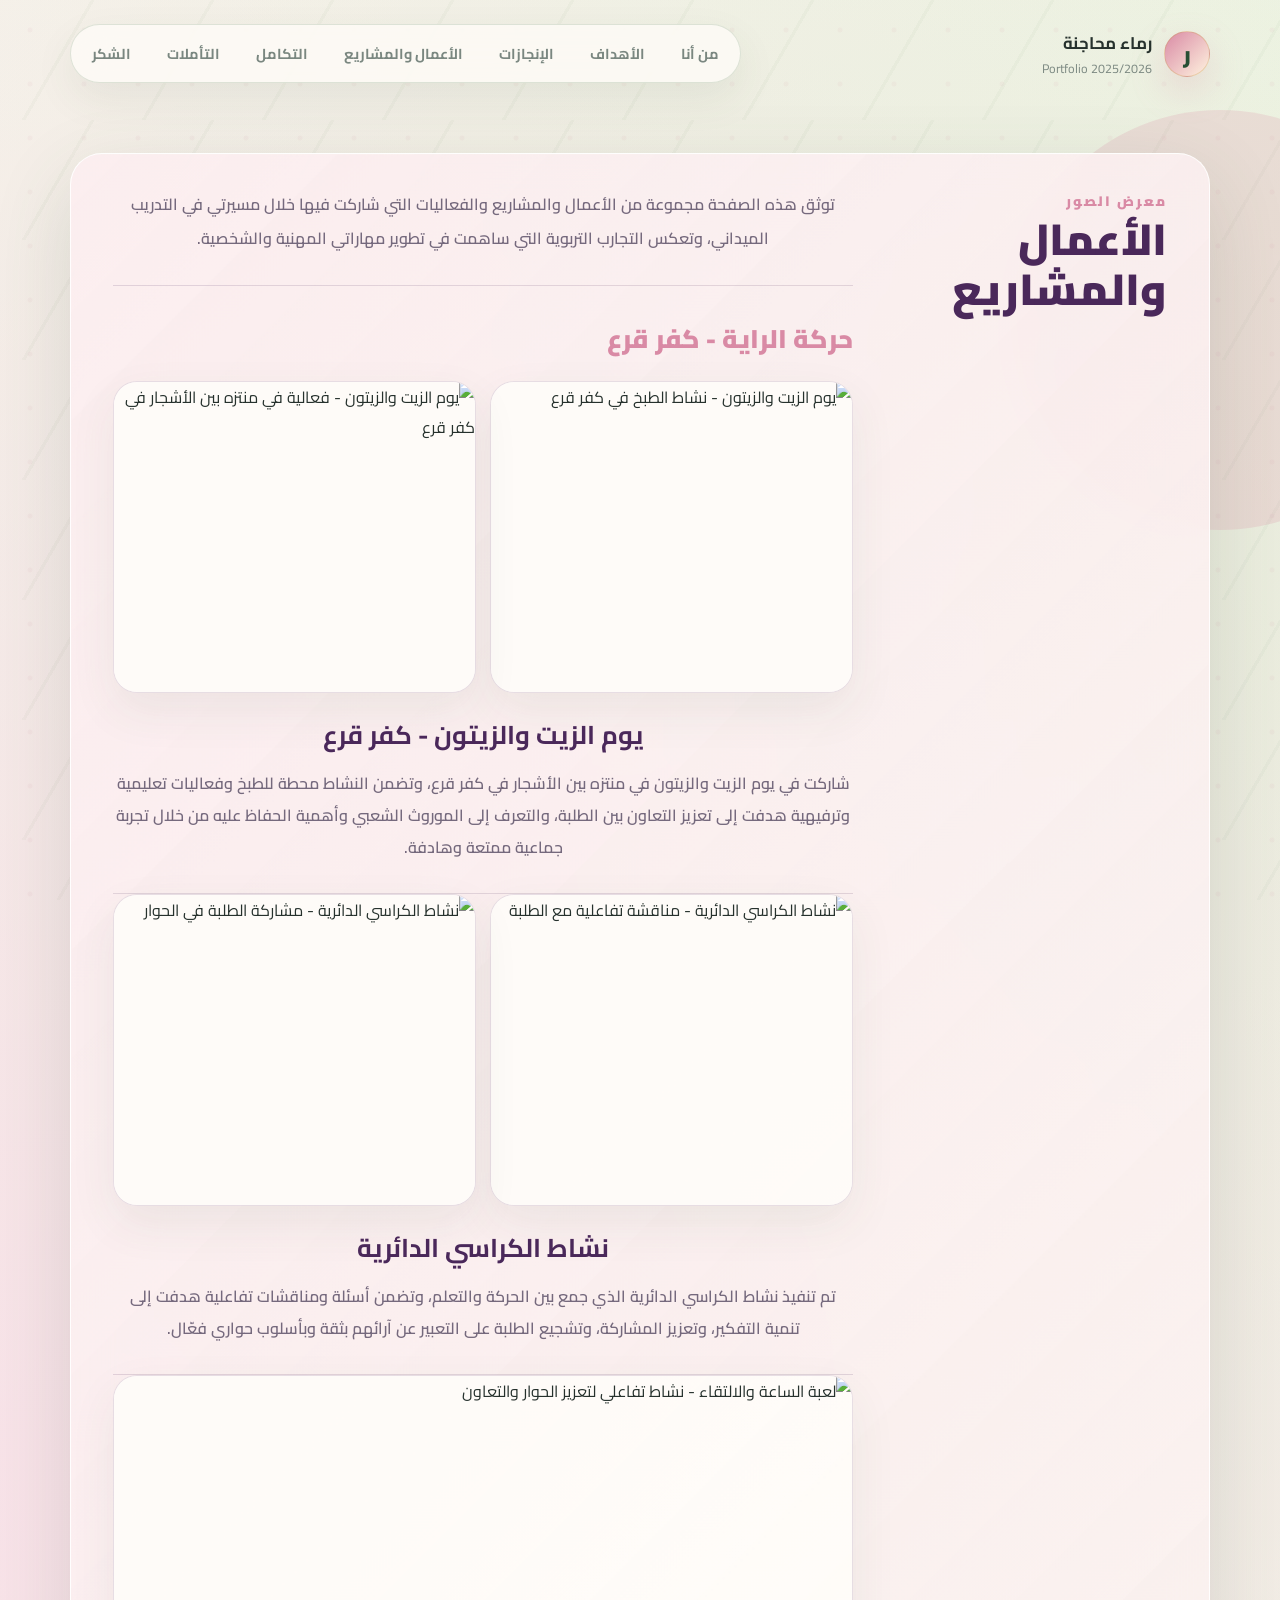
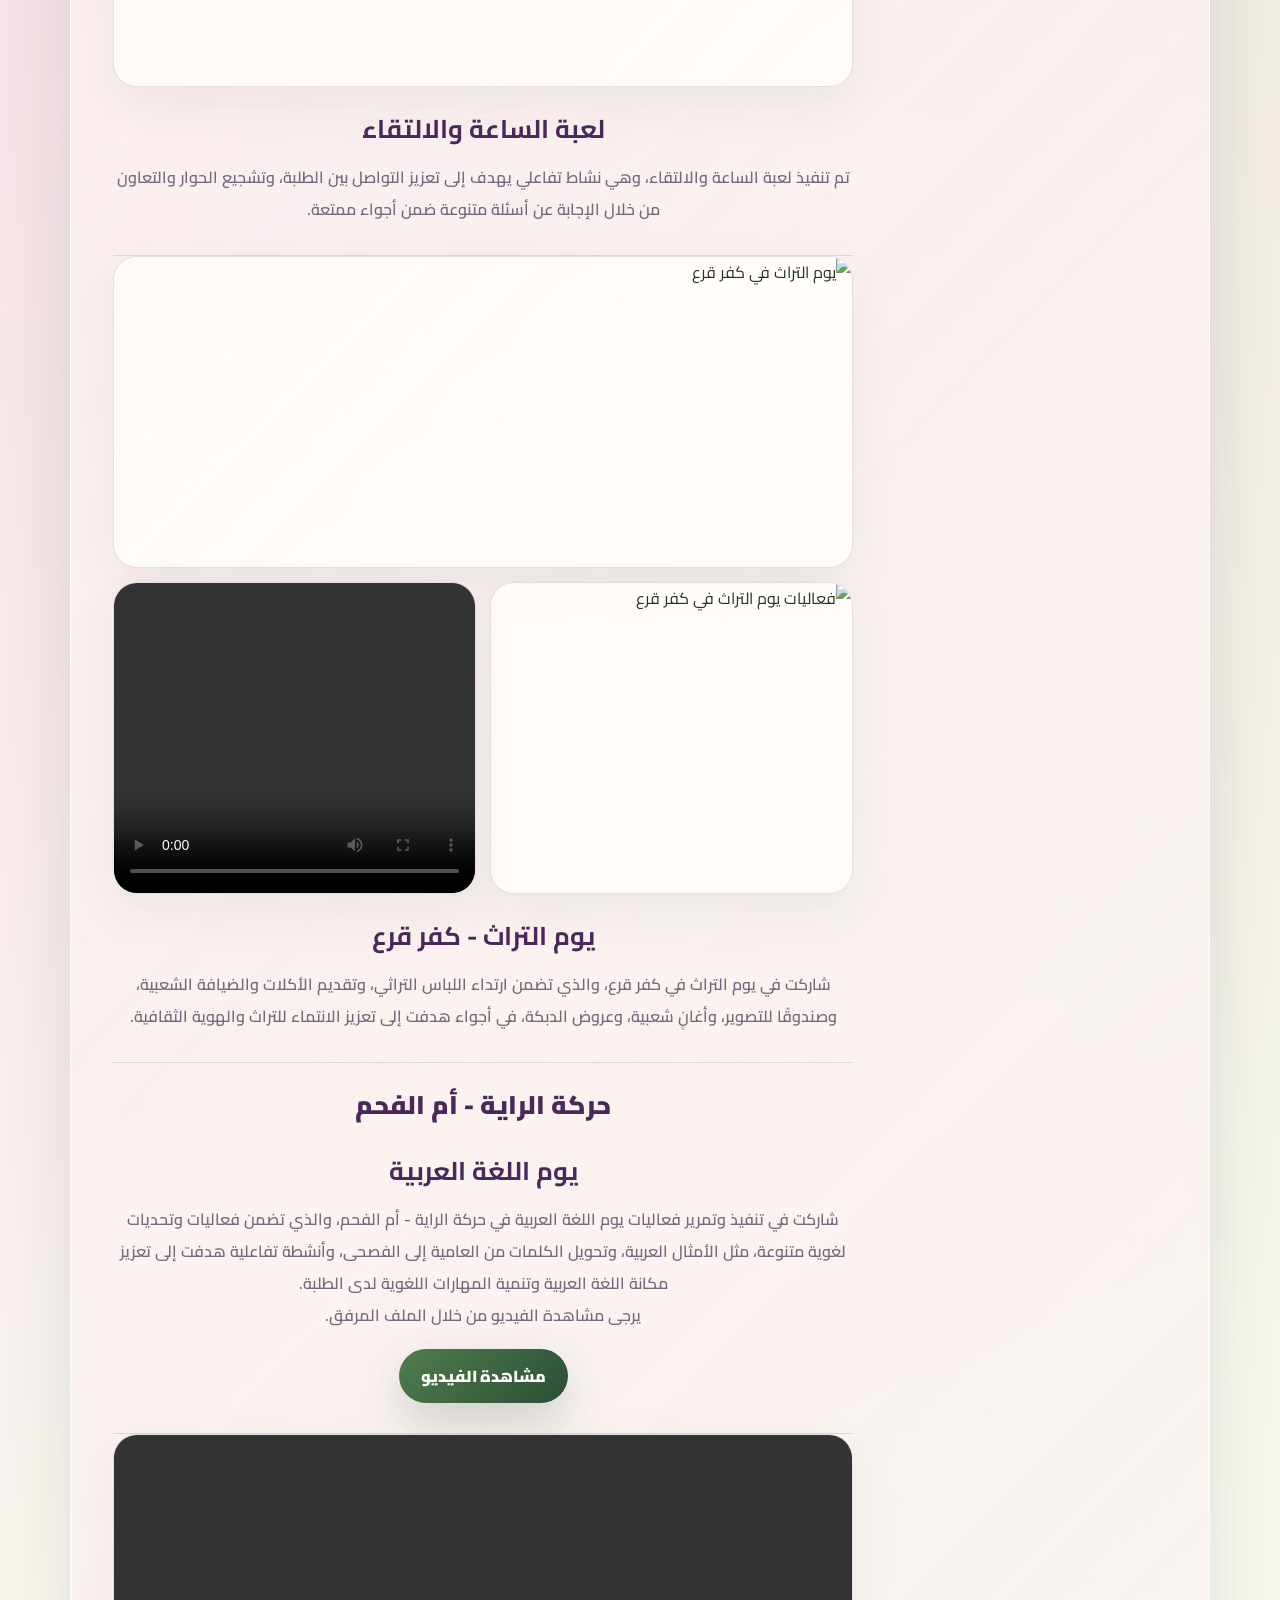
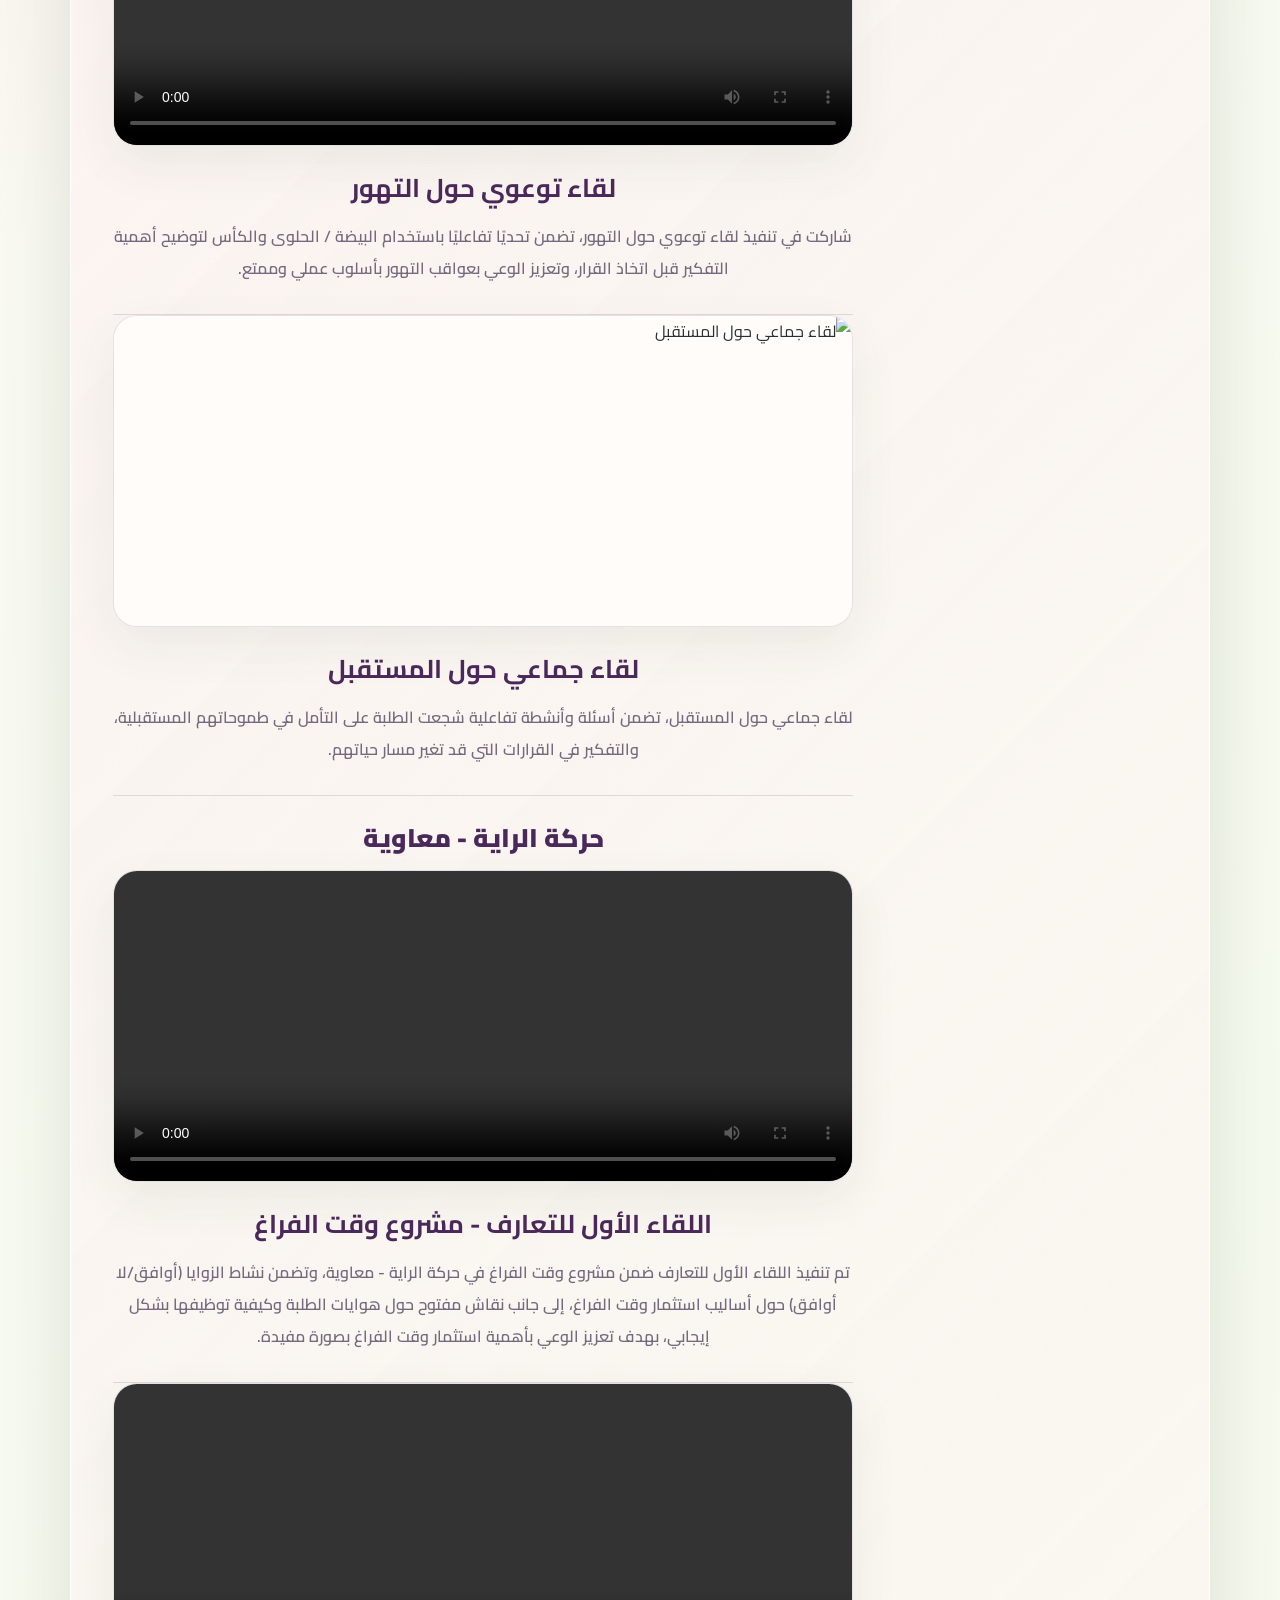
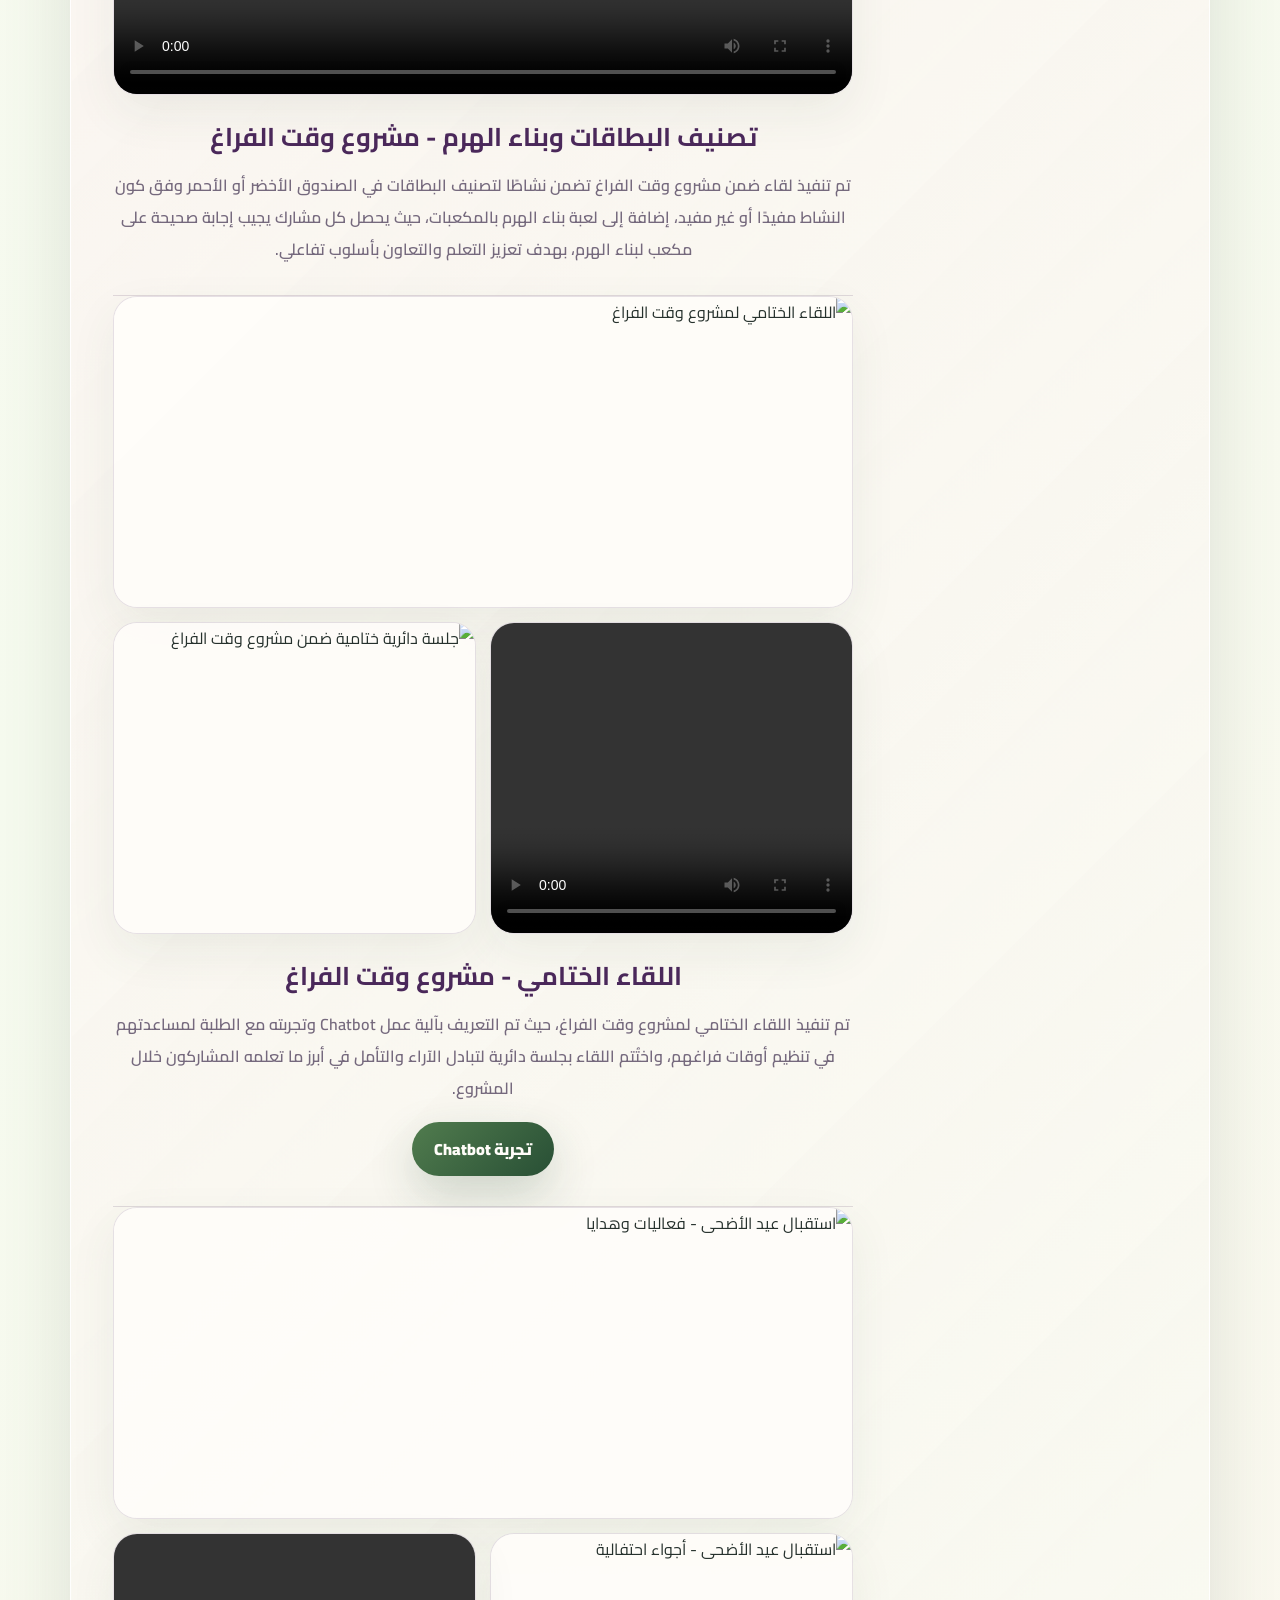
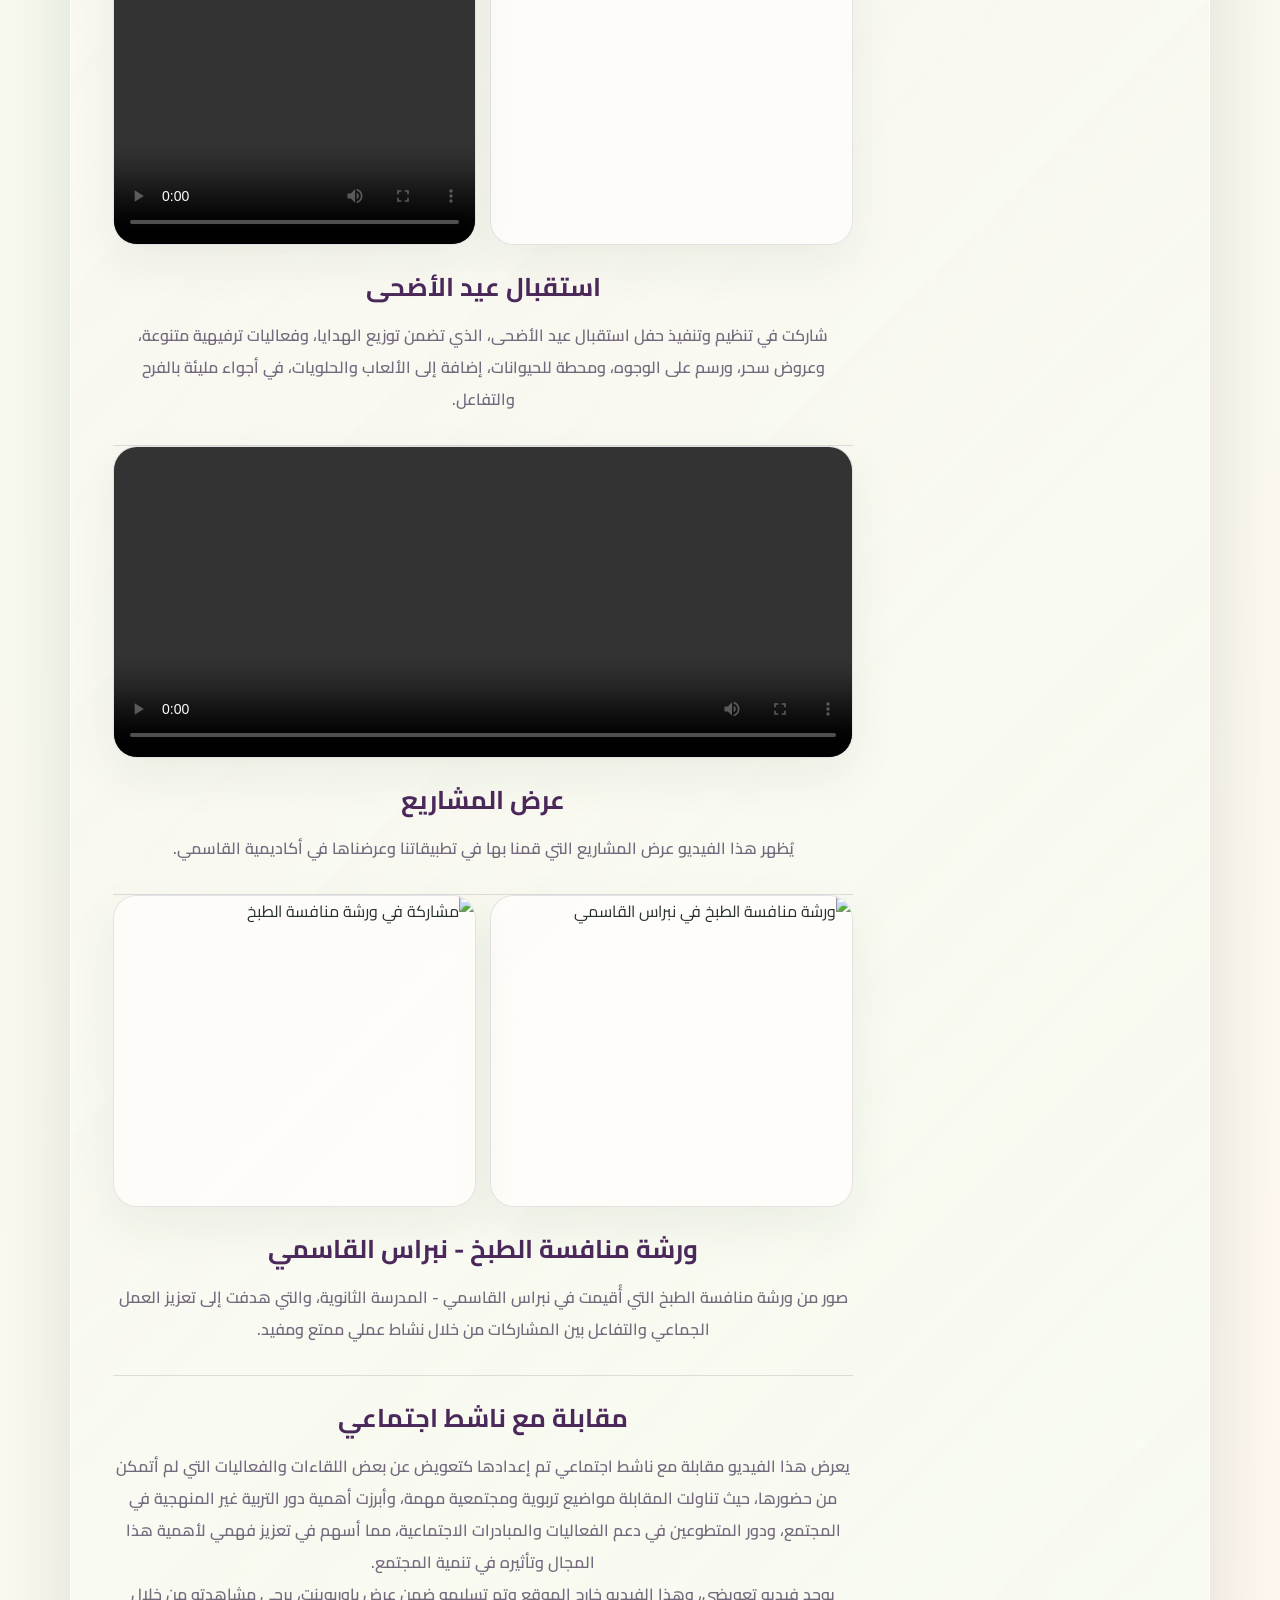
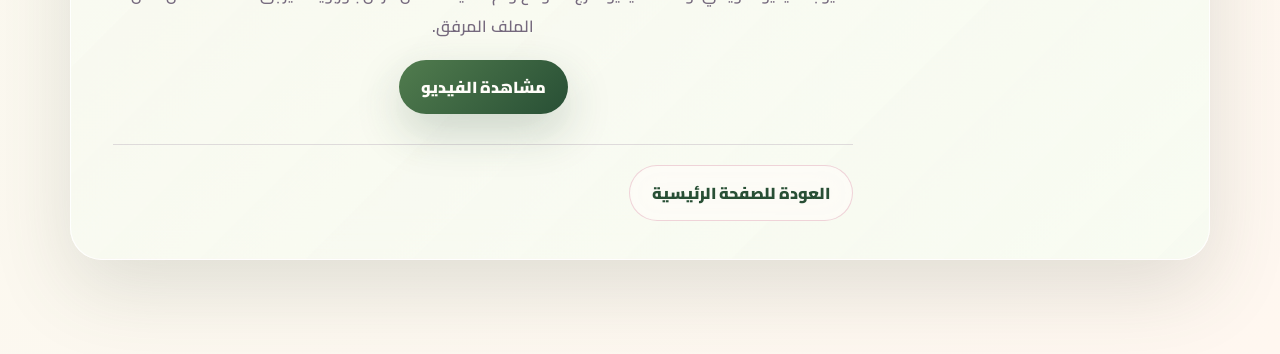
==== projects.html @ c652d02d "Add files via upload" ====
﻿<!DOCTYPE html>
<html lang="ar" dir="rtl">
<head>
  <meta charset="UTF-8">
  <meta name="viewport" content="width=device-width, initial-scale=1.0">
  <title>الأعمال والمشاريع | رماء محاجنة</title>
  <link rel="preconnect" href="https://fonts.googleapis.com">
  <link rel="preconnect" href="https://fonts.gstatic.com" crossorigin>
  <link href="https://fonts.googleapis.com/css2?family=Cairo:wght@400;600;700;800;900&display=swap" rel="stylesheet">
  <link rel="stylesheet" href="styles.css">
</head>
<body>
  <main class="portfolio-shell">
    <section class="goals-standalone" aria-label="صفحة الأعمال والمشاريع">
      <nav class="topbar" aria-label="التنقل الرئيسي">
        <a class="brand" href="index.html">
          <span class="brand__mark">ر</span>
          <span>
            <strong>رماء محاجنة</strong>
            <small>Portfolio 2025/2026</small>
          </span>
        </a>

        <div class="topbar__links">
          <a href="index.html#about">من أنا</a>
          <a href="goals.html">الأهداف</a>
          <a href="achievements.html">الإنجازات</a>
          <a href="projects.html">الأعمال والمشاريع</a>
          <a href="integration.html">التكامل</a>
          <a href="reflections.html">التأملات</a>
          <a href="thanks.html">الشكر</a>
        </div>
      </nav>

      <div class="goals-page projects-page">
        <div class="section-heading">
          <p>معرض الصور</p>
          <h1>الأعمال والمشاريع</h1>
        </div>

        <article class="projects-intro">
          <p>
            توثق هذه الصفحة مجموعة من الأعمال والمشاريع والفعاليات التي شاركت فيها خلال مسيرتي
            في التدريب الميداني، وتعكس التجارب التربوية التي ساهمت في تطوير مهاراتي المهنية والشخصية.
          </p>
        </article>

        <section class="project-gallery" aria-label="صور الأعمال والمشاريع">
          <article class="project-photo project-photo--featured">
            <h3 class="project-location">حركة الراية - كفر قرع</h3>
            <div class="project-photo__stack">
              <div class="project-photo__image">
                <img src="media-part-3/1.jpeg" alt="يوم الزيت والزيتون - نشاط الطبخ في كفر قرع">
              </div>
              <div class="project-photo__image">
                <img src="media-part-3/oil-olive-2.jpg" alt="يوم الزيت والزيتون - فعالية في منتزه بين الأشجار في كفر قرع">
              </div>
            </div>
            <h2>يوم الزيت والزيتون - كفر قرع</h2>
            <p>
              شاركت في يوم الزيت والزيتون في منتزه بين الأشجار في كفر قرع، وتضمن النشاط محطة للطبخ
              وفعاليات تعليمية وترفيهية هدفت إلى تعزيز التعاون بين الطلبة، والتعرف إلى الموروث الشعبي
              وأهمية الحفاظ عليه من خلال تجربة جماعية ممتعة وهادفة.
            </p>
          </article>

          <article class="project-photo project-photo--featured">
            <div class="project-photo__stack">
              <div class="project-photo__image">
                <img src="assets/45.jpeg" alt="نشاط الكراسي الدائرية - مناقشة تفاعلية مع الطلبة">
              </div>
              <div class="project-photo__image">
                <img src="media-part-3/2.jpeg" alt="نشاط الكراسي الدائرية - مشاركة الطلبة في الحوار">
              </div>
            </div>
            <h2>نشاط الكراسي الدائرية</h2>
            <p>
              تم تنفيذ نشاط الكراسي الدائرية الذي جمع بين الحركة والتعلم، وتضمن أسئلة ومناقشات
              تفاعلية هدفت إلى تنمية التفكير، وتعزيز المشاركة، وتشجيع الطلبة على التعبير عن آرائهم
              بثقة وبأسلوب حواري فعّال.
            </p>
          </article>

          <article class="project-photo project-photo--featured">
            <div class="project-photo__image">
              <img src="media-part-3/4.jpeg" alt="لعبة الساعة والالتقاء - نشاط تفاعلي لتعزيز الحوار والتعاون">
            </div>
            <h2>لعبة الساعة والالتقاء</h2>
            <p>
              تم تنفيذ لعبة الساعة والالتقاء، وهي نشاط تفاعلي يهدف إلى تعزيز التواصل بين الطلبة،
              وتشجيع الحوار والتعاون من خلال الإجابة عن أسئلة متنوعة ضمن أجواء ممتعة.
            </p>
          </article>

          <article class="project-photo project-photo--featured">
            <div class="project-photo__stack project-photo__stack--three">
              <div class="project-photo__image">
                <img src="media-part-3/6.jpeg" alt="يوم التراث في كفر قرع">
              </div>
              <div class="project-photo__image">
                <img src="media-part-3/7.jpeg" alt="فعاليات يوم التراث في كفر قرع">
              </div>
              <div class="project-photo__image">
                <video src="media-part-3/8.mp4" controls preload="metadata" aria-label="فيديو يوم التراث في كفر قرع"></video>
              </div>
            </div>
            <h2>يوم التراث - كفر قرع</h2>
            <p>شاركت في يوم التراث في كفر قرع، والذي تضمن ارتداء اللباس التراثي، وتقديم الأكلات والضيافة الشعبية، وصندوقًا للتصوير، وأغانٍ شعبية، وعروض الدبكة، في أجواء هدفت إلى تعزيز الانتماء للتراث والهوية الثقافية.</p>
          </article>

          <article class="project-photo project-photo--featured">
            <h2 class="project-location">حركة الراية - أم الفحم</h2>
            <h2>يوم اللغة العربية</h2>
            <p>شاركت في تنفيذ وتمرير فعاليات يوم اللغة العربية في حركة الراية - أم الفحم، والذي تضمن فعاليات وتحديات لغوية متنوعة، مثل الأمثال العربية، وتحويل الكلمات من العامية إلى الفصحى، وأنشطة تفاعلية هدفت إلى تعزيز مكانة اللغة العربية وتنمية المهارات اللغوية لدى الطلبة.</p>
            <p>يرجى مشاهدة الفيديو من خلال الملف المرفق.</p>
            <a class="button button--primary project-link" href="persentations/Presentation1%20remaa%201.pptx" target="_blank" rel="noopener">مشاهدة الفيديو</a>
          </article>

          <article class="project-photo project-photo--featured">
            <div class="project-photo__image">
              <video src="media-part-3/13.mp4" controls preload="metadata" aria-label="فيديو اللقاء التوعوي حول التهور"></video>
            </div>
            <h2>لقاء توعوي حول التهور</h2>
            <p>شاركت في تنفيذ لقاء توعوي حول التهور، تضمن تحديًا تفاعليًا باستخدام البيضة / الحلوى والكأس لتوضيح أهمية التفكير قبل اتخاذ القرار، وتعزيز الوعي بعواقب التهور بأسلوب عملي وممتع.</p>
          </article>

          <article class="project-photo project-photo--featured">
            <div class="project-photo__image">
              <img src="media-part-3/14.jpeg" alt="لقاء جماعي حول المستقبل">
            </div>
            <h2>لقاء جماعي حول المستقبل</h2>
            <p>لقاء جماعي حول المستقبل، تضمن أسئلة وأنشطة تفاعلية شجعت الطلبة على التأمل في طموحاتهم المستقبلية، والتفكير في القرارات التي قد تغير مسار حياتهم.</p>
          </article>

          <article class="project-photo project-photo--featured">
            <h2 class="project-location">حركة الراية - معاوية</h2>
            <div class="project-photo__image">
              <video src="media-part-2/22.mp4" controls preload="metadata" aria-label="فيديو اللقاء الأول للتعارف ضمن مشروع وقت الفراغ"></video>
            </div>
            <h2>اللقاء الأول للتعارف - مشروع وقت الفراغ</h2>
            <p>تم تنفيذ اللقاء الأول للتعارف ضمن مشروع وقت الفراغ في حركة الراية - معاوية، وتضمن نشاط الزوايا (أوافق/لا أوافق) حول أساليب استثمار وقت الفراغ، إلى جانب نقاش مفتوح حول هوايات الطلبة وكيفية توظيفها بشكل إيجابي، بهدف تعزيز الوعي بأهمية استثمار وقت الفراغ بصورة مفيدة.</p>
          </article>

          <article class="project-photo project-photo--featured">
            <div class="project-photo__image">
              <video src="media-part-2/26.mp4" controls preload="metadata" aria-label="فيديو نشاط تصنيف البطاقات وبناء الهرم ضمن مشروع وقت الفراغ"></video>
            </div>
            <h2>تصنيف البطاقات وبناء الهرم - مشروع وقت الفراغ</h2>
            <p>تم تنفيذ لقاء ضمن مشروع وقت الفراغ تضمن نشاطًا لتصنيف البطاقات في الصندوق الأخضر أو الأحمر وفق كون النشاط مفيدًا أو غير مفيد، إضافة إلى لعبة بناء الهرم بالمكعبات، حيث يحصل كل مشارك يجيب إجابة صحيحة على مكعب لبناء الهرم، بهدف تعزيز التعلم والتعاون بأسلوب تفاعلي.</p>
          </article>

          <article class="project-photo project-photo--featured">
            <div class="project-photo__stack project-photo__stack--three">
              <div class="project-photo__image">
                <img src="media-part-2/27.jpeg" alt="اللقاء الختامي لمشروع وقت الفراغ">
              </div>
              <div class="project-photo__image">
                <video src="media-part-2/28.mp4" controls preload="metadata" aria-label="فيديو تجربة Chatbot ضمن مشروع وقت الفراغ"></video>
              </div>
              <div class="project-photo__image">
                <img src="media-part-2/29.jpeg" alt="جلسة دائرية ختامية ضمن مشروع وقت الفراغ">
              </div>
            </div>
            <h2>اللقاء الختامي - مشروع وقت الفراغ</h2>
            <p>تم تنفيذ اللقاء الختامي لمشروع وقت الفراغ، حيث تم التعريف بآلية عمل Chatbot وتجربته مع الطلبة لمساعدتهم في تنظيم أوقات فراغهم، واختُتم اللقاء بجلسة دائرية لتبادل الآراء والتأمل في أبرز ما تعلمه المشاركون خلال المشروع.</p>
            <a class="button button--primary project-link" href="https://app.edcafe.ai/chatbots/69c1c4e5f2438d802c357ca6" target="_blank" rel="noopener">تجربة Chatbot</a>
          </article>

          <article class="project-photo project-photo--featured">
            <div class="project-photo__stack project-photo__stack--three">
              <div class="project-photo__image">
                <img src="media-part-2/23.jpeg" alt="استقبال عيد الأضحى - فعاليات وهدايا">
              </div>
              <div class="project-photo__image">
                <img src="media-part-2/24.jpeg" alt="استقبال عيد الأضحى - أجواء احتفالية">
              </div>
              <div class="project-photo__image">
                <video src="media-part-2/25.mp4" controls preload="metadata" aria-label="فيديو استقبال عيد الأضحى"></video>
              </div>
            </div>
            <h2>استقبال عيد الأضحى</h2>
            <p>شاركت في تنظيم وتنفيذ حفل استقبال عيد الأضحى، الذي تضمن توزيع الهدايا، وفعاليات ترفيهية متنوعة، وعروض سحر، ورسم على الوجوه، ومحطة للحيوانات، إضافة إلى الألعاب والحلويات، في أجواء مليئة بالفرح والتفاعل.</p>
          </article>

          <article class="project-photo project-photo--featured">
            <div class="project-photo__image">
              <video src="media-part-3/30.mp4" controls preload="metadata" aria-label="فيديو عرض المشاريع في أكاديمية القاسمي"></video>
            </div>
            <h2>عرض المشاريع</h2>
            <p>يُظهر هذا الفيديو عرض المشاريع التي قمنا بها في تطبيقاتنا وعرضناها في أكاديمية القاسمي.</p>
          </article>

          <article class="project-photo project-photo--featured">
            <div class="project-photo__stack">
              <div class="project-photo__image">
                <img src="media-part-3/31.jpeg" alt="ورشة منافسة الطبخ في نبراس القاسمي">
              </div>
              <div class="project-photo__image">
                <img src="media-part-3/32.jpeg" alt="مشاركة في ورشة منافسة الطبخ">
              </div>
            </div>
            <h2>ورشة منافسة الطبخ - نبراس القاسمي</h2>
            <p>صور من ورشة منافسة الطبخ التي أُقيمت في نبراس القاسمي - المدرسة الثانوية، والتي هدفت إلى تعزيز العمل الجماعي والتفاعل بين المشاركات من خلال نشاط عملي ممتع ومفيد.</p>
          </article>

          <article class="project-photo project-photo--featured">
            <h2>مقابلة مع ناشط اجتماعي</h2>
            <p>يعرض هذا الفيديو مقابلة مع ناشط اجتماعي تم إعدادها كتعويض عن بعض اللقاءات والفعاليات التي لم أتمكن من حضورها، حيث تناولت المقابلة مواضيع تربوية ومجتمعية مهمة، وأبرزت أهمية دور التربية غير المنهجية في المجتمع، ودور المتطوعين في دعم الفعاليات والمبادرات الاجتماعية، مما أسهم في تعزيز فهمي لأهمية هذا المجال وتأثيره في تنمية المجتمع.</p>
            <p>يوجد فيديو تعويضي، وهذا الفيديو خارج الموقع وتم تسليمه ضمن عرض باوربوينت، يرجى مشاهدته من خلال الملف المرفق.</p>
            <a class="button button--primary project-link" href="persentations/remaa2.pptx" target="_blank" rel="noopener">مشاهدة الفيديو</a>
          </article>
        </section>

        <a class="button button--ghost page-back" href="index.html">العودة للصفحة الرئيسية</a>
      </div>
    </section>
  </main>

  <script src="script.js"></script>
</body>
</html>
---- styles.css ----
﻿:root {
  --bg: #fff8f5;
  --paper: #fffdf9;
  --ink: #26312d;
  --muted: #7a8780;
  --leaf: #517c4e;
  --leaf-dark: #284f35;
  --rose: #d98aa5;
  --rose-soft: #f9dfe8;
  --gold: #c79a49;
  --cream: #fff3df;
  --line: rgba(81, 124, 78, 0.18);
  --shadow: 0 28px 80px rgba(67, 86, 69, 0.16);
  --reading: #75697d;
  --heading: #4a285a;
}

* {
  box-sizing: border-box;
}

html {
  scroll-behavior: smooth;
}

body {
  margin: 0;
  min-height: 100vh;
  overflow-x: hidden;
  background:
    radial-gradient(circle at 12% 18%, rgba(249, 223, 232, 0.9), transparent 28%),
    radial-gradient(circle at 88% 8%, rgba(222, 238, 210, 0.78), transparent 30%),
    linear-gradient(135deg, var(--bg), #f6fbef 58%, #fff7f0);
  color: var(--ink);
  font-family: "Cairo", system-ui, -apple-system, BlinkMacSystemFont, "Segoe UI", sans-serif;
}

img,
video {
  max-width: 100%;
}

body::before {
  content: "";
  position: fixed;
  inset: 0;
  pointer-events: none;
  opacity: 0.42;
  background-image:
    linear-gradient(120deg, transparent 0 48%, rgba(81, 124, 78, 0.08) 48% 50%, transparent 50%),
    radial-gradient(circle at 30px 30px, rgba(217, 138, 165, 0.16) 0 2px, transparent 3px);
  background-size: 120px 120px, 54px 54px;
}

a {
  color: inherit;
  text-decoration: none;
}

.portfolio-shell {
  min-height: 100vh;
  overflow-x: hidden;
  position: relative;
}

.hero {
  min-height: 88vh;
  display: flex;
  flex-direction: column;
  position: relative;
  overflow: hidden;
  background:
    radial-gradient(circle at 18% 18%, rgba(249, 223, 232, 0.78), transparent 30%),
    linear-gradient(135deg, #fff8f5, #eef7e8 58%, #fff3df);
}

.hero::before,
.hero::after {
  content: "";
  position: absolute;
  border-radius: 50%;
  pointer-events: none;
}

.hero::before {
  width: 420px;
  height: 420px;
  right: -160px;
  top: 90px;
  background: rgba(217, 138, 165, 0.22);
  filter: blur(8px);
}

.hero::after {
  width: 320px;
  height: 320px;
  left: -90px;
  bottom: 30px;
  background: rgba(81, 124, 78, 0.14);
}

.topbar {
  width: min(1140px, calc(100% - 40px));
  margin: 0 auto;
  padding: 24px 0;
  display: flex;
  align-items: center;
  justify-content: space-between;
  gap: 20px;
  position: relative;
  z-index: 3;
}

.brand {
  display: inline-flex;
  align-items: center;
  gap: 12px;
}

.brand__mark {
  width: 46px;
  height: 46px;
  display: grid;
  place-items: center;
  border-radius: 50%;
  background: linear-gradient(135deg, var(--rose), var(--cream));
  color: var(--leaf-dark);
  font-weight: 900;
  font-size: 1.35rem;
  border: 1px solid rgba(199, 154, 73, 0.32);
  box-shadow: 0 14px 35px rgba(217, 138, 165, 0.26);
}

.brand strong,
.brand small {
  display: block;
}

.brand strong {
  font-size: 1.05rem;
}

.brand small {
  color: var(--muted);
  font-size: 0.78rem;
  margin-top: -2px;
}

.topbar__links {
  display: flex;
  align-items: center;
  gap: 8px;
  padding: 7px;
  border: 1px solid var(--line);
  background: rgba(255, 253, 249, 0.74);
  backdrop-filter: blur(18px);
  border-radius: 999px;
  box-shadow: 0 16px 40px rgba(67, 86, 69, 0.08);
}

.topbar__links a {
  padding: 8px 14px;
  border-radius: 999px;
  color: var(--muted);
  font-size: 0.9rem;
  font-weight: 700;
  transition: 180ms ease;
}

.topbar__links a:hover {
  color: var(--leaf-dark);
  background: rgba(249, 223, 232, 0.72);
}

.hero__content {
  width: min(1140px, calc(100% - 40px));
  margin: auto auto 72px;
  display: grid;
  grid-template-columns: minmax(0, 0.95fr) minmax(320px, 0.82fr);
  gap: 54px;
  align-items: center;
  position: relative;
  z-index: 1;
}

.hero__copy {
  max-width: 680px;
  margin-top: 0;
  color: var(--ink);
  text-align: right;
  text-shadow: none;
}

.eyebrow {
  width: fit-content;
  margin: 0 0 18px;
  padding: 8px 15px;
  border: 1px solid rgba(255, 255, 255, 0.38);
  border-radius: 999px;
  color: var(--leaf-dark);
  background: rgba(255, 253, 249, 0.72);
  backdrop-filter: blur(16px);
  font-weight: 800;
  font-size: 0.95rem;
  box-shadow: 0 12px 34px rgba(0, 0, 0, 0.18);
}

.hero__name {
  margin: 0 0 4px;
  color: var(--leaf-dark);
  font-size: clamp(2.6rem, 6.4vw, 5.6rem);
  font-weight: 900;
  line-height: 0.98;
}

h1 {
  margin: 0;
  max-width: 720px;
  font-size: clamp(2.35rem, 5.2vw, 4.8rem);
  line-height: 1.12;
  letter-spacing: 0;
  font-weight: 900;
  color: var(--leaf-dark);
  text-align: right;
}

.hero h1 {
  max-width: none;
  color: var(--leaf-dark);
  font-size: clamp(1.45rem, 2.65vw, 2.4rem);
  line-height: 1.25;
}

.lead {
  max-width: 610px;
  margin: 18px 0 0;
  color: #627069;
  font-size: clamp(1.04rem, 1.7vw, 1.28rem);
  line-height: 1.9;
  font-weight: 700;
}

.hero__mentor {
  margin: 4px 0 0;
  color: #7a8780;
  font-size: 0.98rem;
  font-weight: 800;
}

.hero__actions {
  display: flex;
  flex-wrap: wrap;
  justify-content: flex-start;
  gap: 12px;
  margin-top: 30px;
}

.button {
  min-height: 50px;
  display: inline-flex;
  align-items: center;
  justify-content: center;
  padding: 12px 22px;
  border-radius: 999px;
  font-weight: 900;
  transition: 180ms ease;
}

.button--primary {
  background: linear-gradient(135deg, var(--leaf), var(--leaf-dark));
  color: #fffdf9;
  box-shadow: 0 18px 45px rgba(40, 79, 53, 0.22);
}

.button--ghost {
  border: 1px solid rgba(217, 138, 165, 0.36);
  background: rgba(255, 253, 249, 0.68);
  color: var(--leaf-dark);
  backdrop-filter: blur(16px);
}

.hero .button--ghost {
  border-color: rgba(217, 138, 165, 0.36);
  background: rgba(255, 253, 249, 0.82);
}

.button:hover {
  transform: translateY(-2px);
}

.portrait-card {
  margin: 0;
  min-height: 620px;
  position: relative;
  display: grid;
  align-items: end;
  border-radius: 34px 34px 120px 34px;
  overflow: hidden;
  background: var(--paper);
  border: 1px solid rgba(255, 255, 255, 0.8);
  box-shadow: var(--shadow);
}

.portrait-card__glow {
  position: absolute;
  inset: 18px;
  border-radius: 28px 28px 106px 28px;
  border: 1px solid rgba(199, 154, 73, 0.34);
  z-index: 2;
  pointer-events: none;
}

.portrait-card::before {
  content: "";
  position: absolute;
  inset: 0;
  background:
    linear-gradient(180deg, transparent 52%, rgba(38, 49, 45, 0.58)),
    radial-gradient(circle at 24% 16%, rgba(255, 255, 255, 0.22), transparent 22%);
  z-index: 1;
  pointer-events: none;
}

.portrait-card img {
  width: 100%;
  height: 100%;
  min-height: 620px;
  object-fit: cover;
  object-position: center top;
  display: block;
  background: linear-gradient(135deg, #e9f3e2, #f9dfe8);
}

.portrait-card figcaption {
  position: absolute;
  right: 28px;
  left: 28px;
  bottom: 28px;
  z-index: 3;
  display: flex;
  align-items: center;
  justify-content: space-between;
  gap: 16px;
  padding: 16px 18px;
  border-radius: 20px;
  color: #fff;
  background: rgba(38, 49, 45, 0.58);
  backdrop-filter: blur(18px);
}

.portrait-card figcaption span,
.portrait-card figcaption small {
  display: block;
}

.portrait-card figcaption span {
  font-weight: 900;
  font-size: 1.06rem;
}

.portrait-card figcaption small {
  opacity: 0.86;
  font-weight: 700;
}

.about-band,
.goals-page,
.profile-band,
.snapshot {
  width: min(1140px, calc(100% - 40px));
  position: relative;
  z-index: 1;
}

.about-band {
  margin: 0 auto 22px;
  padding: 36px;
  border-radius: 32px;
  background:
    linear-gradient(145deg, rgba(255, 253, 249, 0.88), rgba(255, 248, 245, 0.72)),
    rgba(255, 253, 249, 0.76);
  border: 1px solid rgba(255, 255, 255, 0.88);
  box-shadow: var(--shadow);
  backdrop-filter: blur(18px);
}

.about-layout {
  display: grid;
  grid-template-columns: minmax(0, 0.95fr) minmax(320px, 0.9fr);
  gap: 18px;
  align-items: stretch;
}

.about-main,
.about-notes article {
  border: 1px solid var(--line);
  background: rgba(255, 255, 255, 0.62);
  box-shadow: 0 18px 46px rgba(67, 86, 69, 0.08);
}

.about-main {
  padding: 28px;
  border-radius: 28px;
}

.about-main p,
.about-notes p {
  margin: 0;
  color: var(--reading);
  font-weight: 600;
  line-height: 2.05;
}

.about-main p + p {
  margin-top: 18px;
}

.about-notes {
  display: grid;
  gap: 12px;
}

.about-notes article {
  padding: 20px;
  border-radius: 24px;
}

.about-notes span {
  display: block;
  margin-bottom: 8px;
  color: var(--leaf-dark);
  font-size: 1.04rem;
  font-weight: 900;
}

.goals-page {
  margin: 0 auto 22px;
  padding: 36px;
  border-radius: 32px;
  background:
    linear-gradient(135deg, rgba(249, 223, 232, 0.44), rgba(246, 251, 239, 0.78)),
    rgba(255, 253, 249, 0.76);
  border: 1px solid rgba(255, 255, 255, 0.88);
  box-shadow: var(--shadow);
  backdrop-filter: blur(18px);
}

.goals-standalone {
  min-height: 100vh;
  padding-bottom: 72px;
  position: relative;
}

.goals-standalone::before {
  content: "";
  position: absolute;
  width: 420px;
  height: 420px;
  right: -150px;
  top: 110px;
  border-radius: 50%;
  background: rgba(217, 138, 165, 0.2);
  pointer-events: none;
}

.goals-page--single {
  margin-top: 46px;
  padding: 34px 42px 38px;
  display: grid;
  grid-template-columns: minmax(260px, 0.34fr) minmax(0, 1fr);
  column-gap: 54px;
  align-items: start;
}

.goals-page--single .section-heading {
  position: sticky;
  top: 28px;
  display: block;
  text-align: right;
  margin-bottom: 0;
}

.goals-page--single .section-heading h1 {
  margin: 0;
  max-width: 360px;
  color: var(--heading);
  font-size: clamp(2rem, 3.4vw, 3.25rem);
  line-height: 1.16;
  letter-spacing: 0;
  text-align: right;
}

.goals-page--single .section-heading p {
  color: var(--rose);
  font-size: 0.86rem;
  letter-spacing: 2px;
  text-transform: uppercase;
}

.page-back {
  width: fit-content;
  margin-top: 20px;
}

.achievements-page {
  margin-top: 46px;
  padding: 34px 42px 38px;
  display: grid;
  grid-template-columns: minmax(260px, 0.34fr) minmax(0, 1fr);
  column-gap: 54px;
  align-items: start;
}

.achievements-page .section-heading {
  position: sticky;
  top: 28px;
  display: block;
  text-align: right;
  margin-bottom: 0;
}

.achievements-page .section-heading h1 {
  margin: 0;
  max-width: 360px;
  color: var(--leaf-dark);
  font-size: clamp(2rem, 3.4vw, 3.25rem);
  line-height: 1.16;
  text-align: right;
}

.achievements-page .section-heading p {
  color: var(--rose);
  font-size: 0.86rem;
  letter-spacing: 2px;
  text-transform: uppercase;
}

.achievement-intro,
.achievement-impact {
  grid-column: 2;
  padding: 0 0 30px;
  border: 0;
  border-bottom: 1px solid rgba(90, 57, 103, 0.16);
  border-radius: 0;
  background: transparent;
  box-shadow: none;
}

.achievement-intro p,
.achievement-impact p {
  margin: 0;
  color: #75697d;
  font-weight: 600;
  line-height: 2.1;
  font-size: clamp(1rem, 1.25vw, 1.18rem);
  text-align: center;
}

.timeline {
  grid-column: 2;
  display: grid;
  grid-template-columns: 1fr;
  gap: 0;
  margin-top: 0;
}

.timeline article {
  min-height: 0;
  padding: 30px 0;
  border: 0;
  border-bottom: 1px solid rgba(90, 57, 103, 0.16);
  border-radius: 0;
  background: transparent;
  box-shadow: none;
}

.timeline span {
  display: inline-flex;
  align-items: center;
  min-height: 34px;
  padding: 0;
  border-radius: 0;
  color: var(--rose);
  background: transparent;
  font-size: 0.88rem;
  font-weight: 900;
  letter-spacing: 1px;
}

.timeline h2,
.achievement-impact h2 {
  margin: 10px 0 12px;
  color: #4a285a;
  font-size: clamp(1.35rem, 2vw, 1.8rem);
  text-align: center;
}

.timeline p {
  margin: 0;
  color: #75697d;
  line-height: 2.05;
  font-weight: 600;
  font-size: clamp(1rem, 1.2vw, 1.14rem);
  text-align: center;
}

.achievement-impact {
  margin-top: 0;
  padding-top: 30px;
}

.achievements-page .page-back {
  grid-column: 2;
}

.projects-page {
  margin-top: 46px;
  padding: 34px 42px 38px;
  display: grid;
  grid-template-columns: minmax(260px, 0.34fr) minmax(0, 1fr);
  column-gap: 54px;
  align-items: start;
}

.projects-page .section-heading {
  position: sticky;
  top: 28px;
  display: block;
  text-align: right;
  margin-bottom: 0;
}

.projects-page .section-heading h1 {
  margin: 0;
  max-width: 360px;
  color: var(--heading);
  font-size: clamp(2rem, 3.4vw, 3.25rem);
  line-height: 1.16;
  text-align: right;
}

.projects-page .section-heading p {
  color: var(--rose);
  font-size: 0.86rem;
  letter-spacing: 2px;
  text-transform: uppercase;
}

.projects-intro {
  grid-column: 2;
  padding: 0 0 30px;
  border-bottom: 1px solid rgba(90, 57, 103, 0.16);
}

.projects-intro p {
  margin: 0;
  color: var(--reading);
  font-weight: 600;
  line-height: 2.1;
  font-size: clamp(1rem, 1.25vw, 1.18rem);
  text-align: center;
}

.project-gallery {
  grid-column: 2;
  display: grid;
  grid-template-columns: 1fr;
  gap: 0;
}

.project-photo {
  padding: 30px 0;
  border-bottom: 1px solid rgba(90, 57, 103, 0.16);
}

.project-photo--featured {
  padding-top: 0;
}

.project-location {
  margin: 0 0 18px;
  color: var(--rose);
  font-size: clamp(1.15rem, 2vw, 1.65rem);
  font-weight: 900;
  text-align: right;
}

.project-photo__stack {
  display: grid;
  grid-template-columns: repeat(2, minmax(0, 1fr));
  gap: 14px;
  max-width: 760px;
  margin: 0 auto;
}

.project-photo__stack--three .project-photo__image:first-child {
  grid-column: 1 / -1;
}

.project-photo__image {
  width: 100%;
  max-width: 760px;
  min-height: 0;
  margin: 0 auto;
  overflow: hidden;
  border-radius: 24px;
  border: 1px solid rgba(90, 57, 103, 0.14);
  background: rgba(255, 255, 255, 0.54);
  box-shadow: 0 18px 46px rgba(67, 86, 69, 0.08);
}

.project-photo__image img {
  width: 100%;
  height: clamp(210px, 28vw, 310px);
  min-height: 0;
  display: block;
  object-fit: contain;
  object-position: center;
  background: rgba(255, 253, 249, 0.78);
}

.project-photo__image video {
  width: 100%;
  height: clamp(210px, 28vw, 310px);
  min-height: 0;
  display: block;
  object-fit: contain;
  object-position: center;
  background: rgba(255, 253, 249, 0.78);
}

.project-photo__image--placeholder {
  display: grid;
  place-items: center;
  background:
    linear-gradient(135deg, rgba(249, 223, 232, 0.78), rgba(246, 251, 239, 0.88)),
    rgba(255, 253, 249, 0.8);
}

.project-photo__image span {
  color: var(--heading);
  font-weight: 900;
  font-size: clamp(1.15rem, 2vw, 1.7rem);
}

.project-photo h2 {
  margin: 18px 0 8px;
  color: var(--heading);
  font-size: clamp(1.35rem, 2vw, 1.8rem);
  text-align: center;
}

.project-photo p {
  margin: 0;
  color: var(--reading);
  line-height: 2;
  font-weight: 600;
  text-align: center;
}

.project-link {
  width: fit-content;
  display: flex;
  margin: 18px auto 0;
}

.reflection-grid article {
  grid-column: 1 / -1;
}

.reflection-grid article p + p {
  margin-top: 14px;
}

.thanks-card {
  grid-column: 2;
  display: grid;
  grid-template-columns: minmax(250px, 0.38fr) minmax(0, 1fr);
  gap: 30px;
  align-items: start;
}

.thanks-page {
  overflow: hidden;
  background:
    radial-gradient(circle at 18% 16%, rgba(255, 214, 229, 0.74), transparent 28%),
    radial-gradient(circle at 82% 18%, rgba(255, 243, 223, 0.9), transparent 32%),
    linear-gradient(145deg, rgba(255, 253, 249, 0.92), rgba(255, 238, 246, 0.7));
}

.thanks-page::before {
  content: "";
  position: absolute;
  inset: 18px;
  border: 1px solid rgba(217, 138, 165, 0.22);
  border-radius: 26px;
  pointer-events: none;
}

.heart-field {
  position: absolute;
  inset: 0;
  overflow: hidden;
  pointer-events: none;
}

.heart-field span {
  position: absolute;
  width: 18px;
  height: 18px;
  transform: rotate(45deg);
  background: rgba(217, 138, 165, 0.24);
  border-radius: 4px;
}

.heart-field span::before,
.heart-field span::after {
  content: "";
  position: absolute;
  width: 18px;
  height: 18px;
  border-radius: 50%;
  background: inherit;
}

.heart-field span::before {
  right: 9px;
}

.heart-field span::after {
  bottom: 9px;
}

.heart-field span:nth-child(1) {
  top: 18%;
  right: 8%;
}

.heart-field span:nth-child(2) {
  top: 36%;
  left: 10%;
  width: 14px;
  height: 14px;
  opacity: 0.8;
}

.heart-field span:nth-child(3) {
  bottom: 16%;
  right: 18%;
  width: 12px;
  height: 12px;
  opacity: 0.75;
}

.heart-field span:nth-child(4) {
  bottom: 26%;
  left: 22%;
  opacity: 0.6;
}

.heart-field span:nth-child(5) {
  top: 10%;
  left: 28%;
  width: 10px;
  height: 10px;
  opacity: 0.65;
}

.thanks-photo {
  margin: 0;
  overflow: hidden;
  border-radius: 30px 30px 90px 30px;
  border: 8px solid rgba(255, 253, 249, 0.9);
  background: rgba(255, 253, 249, 0.88);
  box-shadow: 0 24px 60px rgba(217, 138, 165, 0.2);
  position: relative;
  z-index: 1;
}

.thanks-photo img {
  width: 100%;
  height: clamp(300px, 34vw, 460px);
  object-fit: contain;
  object-position: center;
  display: block;
  background: rgba(255, 253, 249, 0.9);
}

.thanks-text {
  position: relative;
  z-index: 1;
  padding: 28px;
  border-radius: 28px;
  background:
    linear-gradient(135deg, rgba(255, 253, 249, 0.92), rgba(255, 246, 250, 0.86)),
    rgba(255, 253, 249, 0.82);
  border: 1px solid rgba(217, 138, 165, 0.22);
  box-shadow: 0 18px 44px rgba(67, 86, 69, 0.08);
}

.thanks-kicker {
  display: inline-flex;
  margin-bottom: 8px;
  color: var(--rose);
  font-weight: 900;
  font-size: 0.9rem;
}

.thanks-text h2 {
  margin: 0 0 14px;
  color: var(--heading);
  font-size: clamp(1.55rem, 2.4vw, 2.25rem);
}

.thanks-text p {
  margin: 0;
  color: var(--reading);
  line-height: 2;
  font-weight: 600;
  font-size: 1.02rem;
}

.thanks-text p + p {
  margin-top: 14px;
}

.projects-page .page-back {
  grid-column: 2;
}

.goals-intro {
  grid-column: 2;
  padding: 0 0 30px;
  border: 0;
  border-bottom: 1px solid rgba(90, 57, 103, 0.16);
  border-radius: 0;
  background: transparent;
  box-shadow: none;
}

.goals-text {
  max-width: 900px;
  margin: 0 auto;
}

.goals-text p {
  margin: 0;
  color: #5f6f66;
  font-size: clamp(0.96rem, 1.15vw, 1.08rem);
  font-weight: 700;
  line-height: 2;
  text-align: justify;
  text-align-last: right;
}

.goals-intro p {
  margin: 0;
  max-width: 980px;
  color: var(--reading);
  font-weight: 600;
  line-height: 2.1;
  font-size: clamp(1rem, 1.25vw, 1.18rem);
  text-align: center;
}

.goals-grid {
  grid-column: 2;
  display: grid;
  grid-template-columns: 1fr;
  gap: 0;
  margin-top: 0;
}

.goals-grid article {
  min-height: 0;
  padding: 30px 0;
  border: 0;
  border-bottom: 1px solid rgba(90, 57, 103, 0.16);
  border-radius: 0;
  background: transparent;
  box-shadow: none;
}

.goals-grid span {
  display: inline-flex;
  align-items: center;
  min-height: 34px;
  padding: 0;
  border-radius: 0;
  color: var(--rose);
  background: transparent;
  font-size: 0.88rem;
  font-weight: 900;
  letter-spacing: 1px;
}

.goals-grid h3 {
  margin: 10px 0 12px;
  color: var(--heading);
  font-size: clamp(1.35rem, 2vw, 1.8rem);
  text-align: center;
}

.goals-grid p {
  margin: 0;
  color: var(--reading);
  line-height: 2.05;
  font-weight: 600;
  font-size: clamp(1rem, 1.2vw, 1.14rem);
  text-align: center;
}

.goals-page--single .page-back {
  grid-column: 2;
}

.profile-band {
  margin: 0 auto 22px;
  padding: 34px;
  border-radius: 28px;
  background: rgba(255, 253, 249, 0.74);
  border: 1px solid rgba(255, 255, 255, 0.86);
  box-shadow: var(--shadow);
  backdrop-filter: blur(18px);
}

.section-heading {
  display: grid;
  justify-items: start;
  gap: 18px;
  margin-bottom: 24px;
  text-align: right;
}

.section-heading p {
  margin: 0;
  color: var(--rose);
  font-weight: 900;
}

.section-heading h2 {
  margin: -8px 0 0;
  font-size: clamp(1.45rem, 2.35vw, 2rem);
  color: var(--leaf-dark);
  text-align: right;
}

.info-grid {
  margin: 0;
  display: grid;
  grid-template-columns: repeat(3, minmax(0, 1fr));
  gap: 12px;
}

.info-grid div {
  min-height: 118px;
  padding: 20px;
  border: 1px solid var(--line);
  border-radius: 22px;
  background: linear-gradient(145deg, rgba(255, 255, 255, 0.82), rgba(255, 243, 223, 0.54));
}

.info-grid dt {
  color: var(--muted);
  font-size: 0.9rem;
  font-weight: 800;
}

.info-grid dd {
  margin: 8px 0 0;
  color: var(--heading);
  font-size: 1.04rem;
  font-weight: 800;
  overflow-wrap: anywhere;
}

.snapshot {
  margin: 18px auto 72px;
  display: grid;
  grid-template-columns: repeat(3, minmax(0, 1fr));
  gap: 16px;
}

.snapshot article {
  min-height: 220px;
  padding: 26px;
  border: 1px solid rgba(81, 124, 78, 0.16);
  border-radius: 28px;
  background: rgba(255, 253, 249, 0.68);
  box-shadow: 0 24px 60px rgba(67, 86, 69, 0.11);
  backdrop-filter: blur(14px);
}

.snapshot span {
  display: inline-grid;
  place-items: center;
  width: 44px;
  height: 44px;
  border-radius: 50%;
  background: rgba(217, 138, 165, 0.18);
  color: var(--rose);
  font-weight: 900;
}

.snapshot h2 {
  margin: 18px 0 8px;
  color: var(--leaf-dark);
  font-size: 1.35rem;
}

.snapshot p {
  margin: 0;
  color: var(--reading);
  line-height: 1.85;
  font-weight: 600;
}

.reveal {
  opacity: 0;
  transform: translateY(18px);
}

.reveal.is-visible {
  opacity: 1;
  transform: translateY(0);
  transition: opacity 650ms ease, transform 650ms ease;
}

@media (max-width: 940px) {
  body {
    background:
      radial-gradient(circle at 50% 0%, rgba(249, 223, 232, 0.72), transparent 34%),
      linear-gradient(135deg, var(--bg), #f6fbef 58%, #fff7f0);
  }

  .topbar {
    flex-direction: column;
    align-items: stretch;
    gap: 14px;
  }

  .brand {
    justify-content: center;
  }

  .topbar__links {
    width: 100%;
    display: flex;
    flex-wrap: wrap;
    justify-content: center;
    border-radius: 26px;
  }

  .hero {
    min-height: auto;
  }

  .hero__content {
    grid-template-columns: 1fr;
    margin-top: 56px;
    gap: 36px;
  }

  .hero__copy {
    margin-top: 0;
  }

  .portrait-card,
  .portrait-card img {
    min-height: 560px;
  }

  .info-grid,
  .about-layout,
  .goals-grid,
  .timeline,
  .snapshot {
    grid-template-columns: 1fr;
  }

  .achievements-page {
    grid-template-columns: 1fr;
    row-gap: 20px;
  }

  .goals-page--single {
    grid-template-columns: 1fr;
    row-gap: 20px;
  }

  .projects-page {
    grid-template-columns: 1fr;
    row-gap: 20px;
  }

  .achievements-page .section-heading,
  .goals-page--single .section-heading,
  .projects-page .section-heading {
    position: static;
    text-align: right;
  }

  .achievements-page .section-heading h1,
  .goals-page--single .section-heading h1,
  .projects-page .section-heading h1 {
    max-width: 680px;
    text-align: right;
    margin: 0;
  }

  .achievement-intro,
  .achievement-impact,
  .timeline,
  .achievements-page .page-back,
  .goals-intro,
  .goals-grid,
  .goals-page--single .page-back,
  .thanks-card,
  .projects-intro,
  .project-gallery,
  .projects-page .page-back {
    grid-column: 1;
  }

  .thanks-card {
    grid-template-columns: 1fr;
    gap: 18px;
  }
}

@media (max-width: 560px) {
  body::before,
  .goals-standalone::before,
  .hero::before,
  .hero::after {
    display: none;
  }

  .topbar,
  .hero__content,
  .profile-band,
  .about-band,
  .goals-page,
  .snapshot {
    width: min(100% - 28px, 1140px);
  }

  .topbar {
    padding: 12px 0 14px;
    gap: 12px;
  }

  .brand {
    justify-content: flex-start;
  }

  .brand strong {
    font-size: 0.95rem;
  }

  .brand small {
    font-size: 0.7rem;
  }

  .brand__mark {
    width: 42px;
    height: 42px;
  }

  .topbar__links {
    gap: 6px;
    padding: 7px;
    border-radius: 18px;
    flex-wrap: nowrap;
    justify-content: flex-start;
    overflow-x: auto;
    max-width: 100%;
    overscroll-behavior-inline: contain;
    scroll-snap-type: x proximity;
    -webkit-overflow-scrolling: touch;
    scrollbar-width: none;
  }

  .topbar__links::-webkit-scrollbar {
    display: none;
  }

  .topbar__links a {
    flex: 0 0 auto;
    min-width: max-content;
    padding: 10px 11px;
    font-size: 0.78rem;
    line-height: 1.2;
    text-align: center;
    scroll-snap-align: start;
    background: rgba(255, 253, 249, 0.54);
  }

  h1 {
    font-size: clamp(1.7rem, 8vw, 2.35rem);
    line-height: 1.22;
  }

  .lead {
    line-height: 1.72;
    font-size: 0.98rem;
  }

  .hero__name {
    font-size: clamp(2.15rem, 12vw, 3.5rem);
  }

  .hero__content {
    margin-top: 14px;
    margin-bottom: 26px;
    gap: 18px;
  }

  .hero__actions,
  .button {
    width: 100%;
  }

  .button {
    min-height: 48px;
    padding: 11px 16px;
    text-align: center;
  }

  .portrait-card {
    min-height: 0;
    aspect-ratio: 4 / 5;
    border-radius: 22px 22px 64px 22px;
  }

  .portrait-card img {
    min-height: 0;
    height: 100%;
  }

  .portrait-card figcaption {
    right: 12px;
    left: 12px;
    bottom: 12px;
    flex-direction: column;
    align-items: flex-start;
    gap: 6px;
    padding: 12px;
    border-radius: 16px;
  }

  .portrait-card figcaption span {
    font-size: 0.95rem;
  }

  .portrait-card figcaption small {
    font-size: 0.78rem;
  }

  .profile-band {
    padding: 18px;
  }

  .about-band {
    padding: 18px;
    border-radius: 22px;
  }

  .goals-page {
    padding: 16px;
    border-radius: 22px;
    margin-top: 14px;
  }

  .achievements-page {
    padding: 18px;
  }

  .projects-page {
    padding: 18px;
  }

  .achievement-intro,
  .achievement-impact,
  .timeline article {
    padding: 22px 0;
  }

  .goals-page--single {
    padding: 18px;
  }

  .achievements-page .section-heading h1,
  .goals-page--single .section-heading h1,
  .projects-page .section-heading h1 {
    font-size: clamp(1.45rem, 7.4vw, 2rem);
    line-height: 1.25;
  }

  .achievements-page .section-heading p,
  .goals-page--single .section-heading p,
  .projects-page .section-heading p {
    font-size: 0.76rem;
    letter-spacing: 1px;
  }

  .goals-intro {
    padding: 22px 0;
  }

  .goals-grid article {
    min-height: 0;
    padding: 22px 0;
  }

  .goals-grid article h3,
  .project-photo h2 {
    font-size: 1.16rem;
    line-height: 1.35;
  }

  .goals-grid article p,
  .projects-intro p,
  .project-photo p,
  .achievement-intro p,
  .achievement-impact p,
  .timeline p {
    font-size: 0.95rem;
    line-height: 1.9;
  }

  .projects-intro,
  .project-photo {
    padding: 22px 0;
  }

  .project-photo__stack {
    grid-template-columns: 1fr;
    gap: 12px;
  }

  .project-photo__image {
    border-radius: 18px;
  }

  .project-photo__image img,
  .project-photo__image video {
    height: clamp(220px, 68vw, 320px);
    aspect-ratio: 4 / 3;
  }

  .thanks-photo img {
    height: 260px;
  }

  .thanks-photo {
    border-radius: 24px 24px 70px 24px;
    border-width: 6px;
  }

  .thanks-text {
    padding: 20px;
    border-radius: 22px;
  }

  .thanks-text p {
    font-size: 0.95rem;
    line-height: 1.9;
  }

  .heart-field span {
    opacity: 0.55;
  }

  .project-photo__stack--three .project-photo__image:first-child {
    grid-column: auto;
  }

  .goals-text p {
    text-align: right;
    line-height: 1.9;
  }

  .about-main {
    padding: 18px;
    border-radius: 20px;
  }

  .section-heading {
    display: block;
    margin-bottom: 14px;
  }

  .info-grid div,
  .snapshot article,
  .about-notes article,
  .thanks-text {
    border-radius: 18px;
  }

  .snapshot {
    gap: 12px;
    margin-bottom: 40px;
  }

  .snapshot article {
    min-height: 0;
    padding: 20px;
  }
}

@media (max-width: 390px) {
  .topbar,
  .hero__content,
  .profile-band,
  .about-band,
  .goals-page,
  .snapshot {
    width: min(100% - 20px, 1140px);
  }

  .brand__mark {
    width: 38px;
    height: 38px;
    font-size: 1.08rem;
  }

  .brand strong {
    font-size: 0.88rem;
  }

  .brand small {
    font-size: 0.66rem;
  }

  .topbar__links a {
    font-size: 0.72rem;
    padding: 9px 8px;
  }

  .goals-page,
  .achievements-page,
  .projects-page,
  .goals-page--single,
  .about-band,
  .profile-band {
    padding: 15px;
    border-radius: 22px;
  }

  .project-photo__image img,
  .project-photo__image video {
    height: clamp(210px, 74vw, 270px);
    aspect-ratio: 1 / 1;
  }

  .portrait-card,
  .portrait-card img {
    min-height: 0;
  }

  .thanks-photo img {
    height: 220px;
  }
}
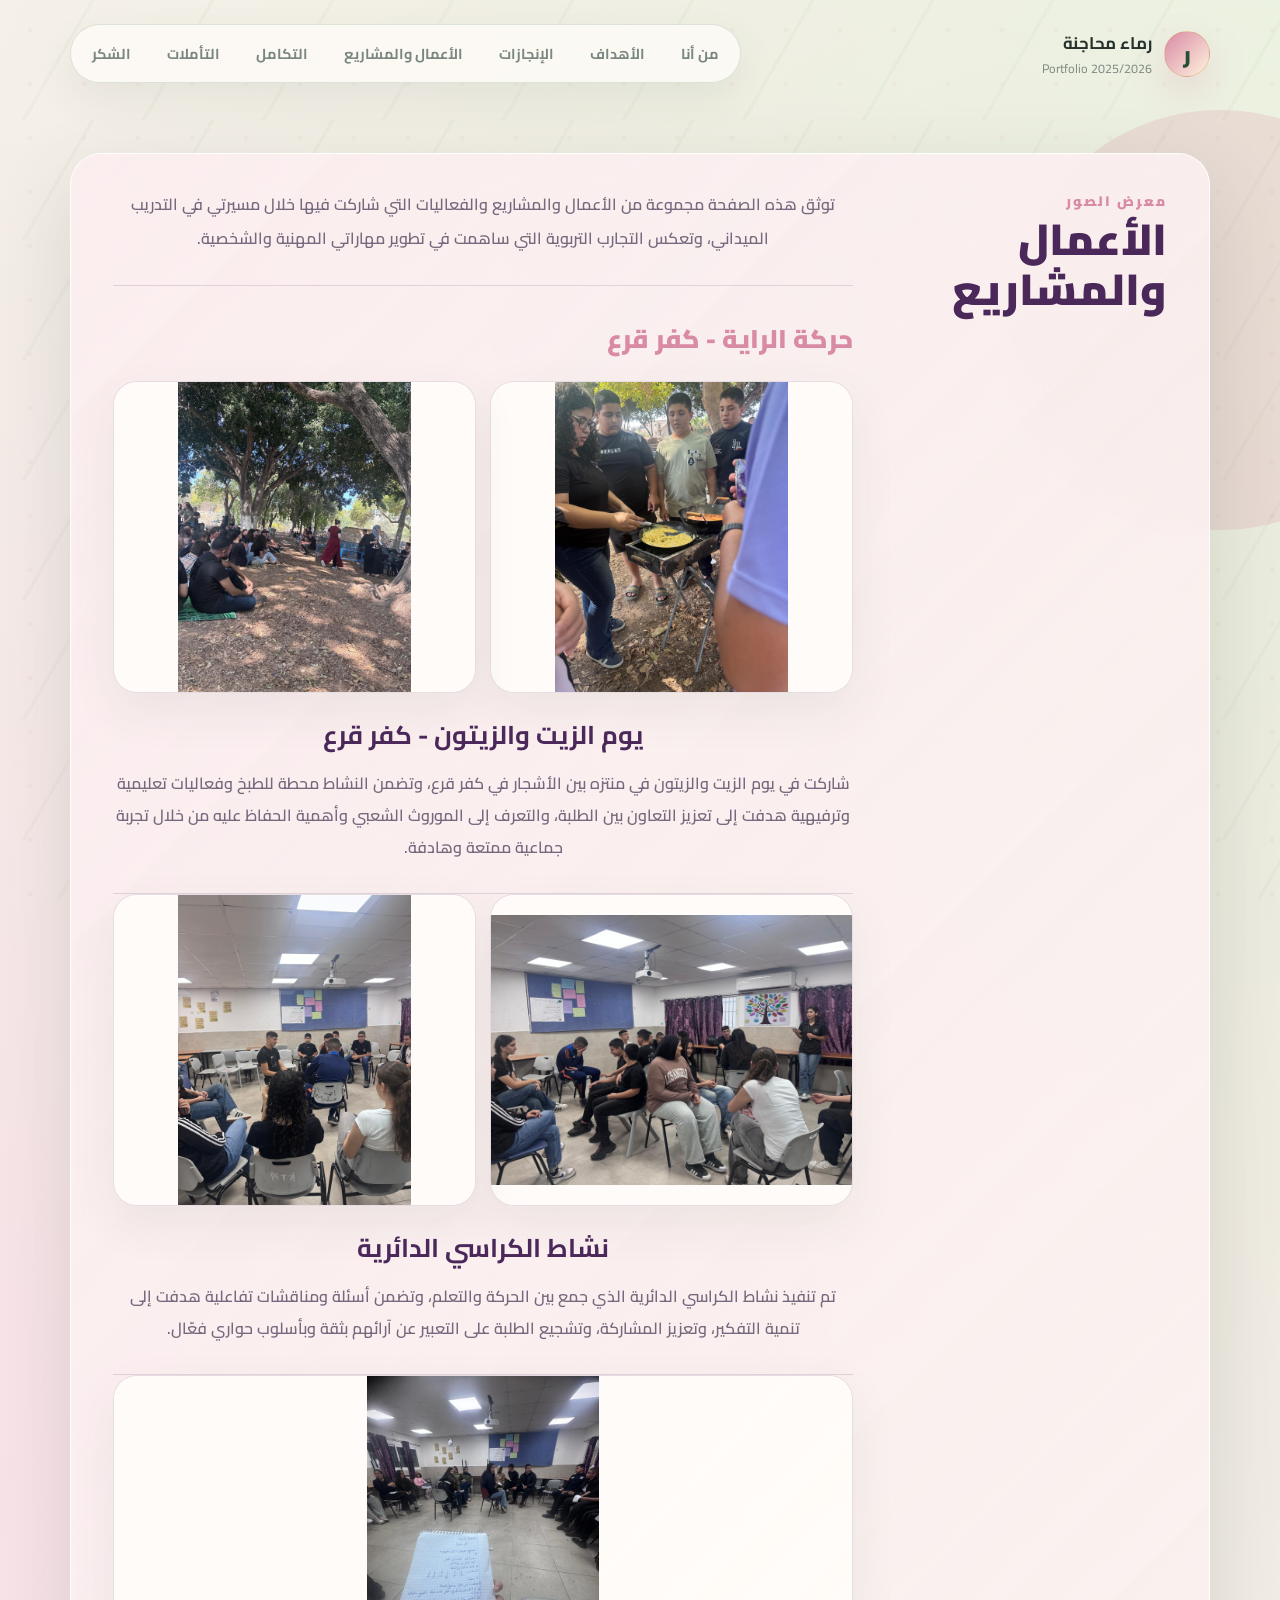
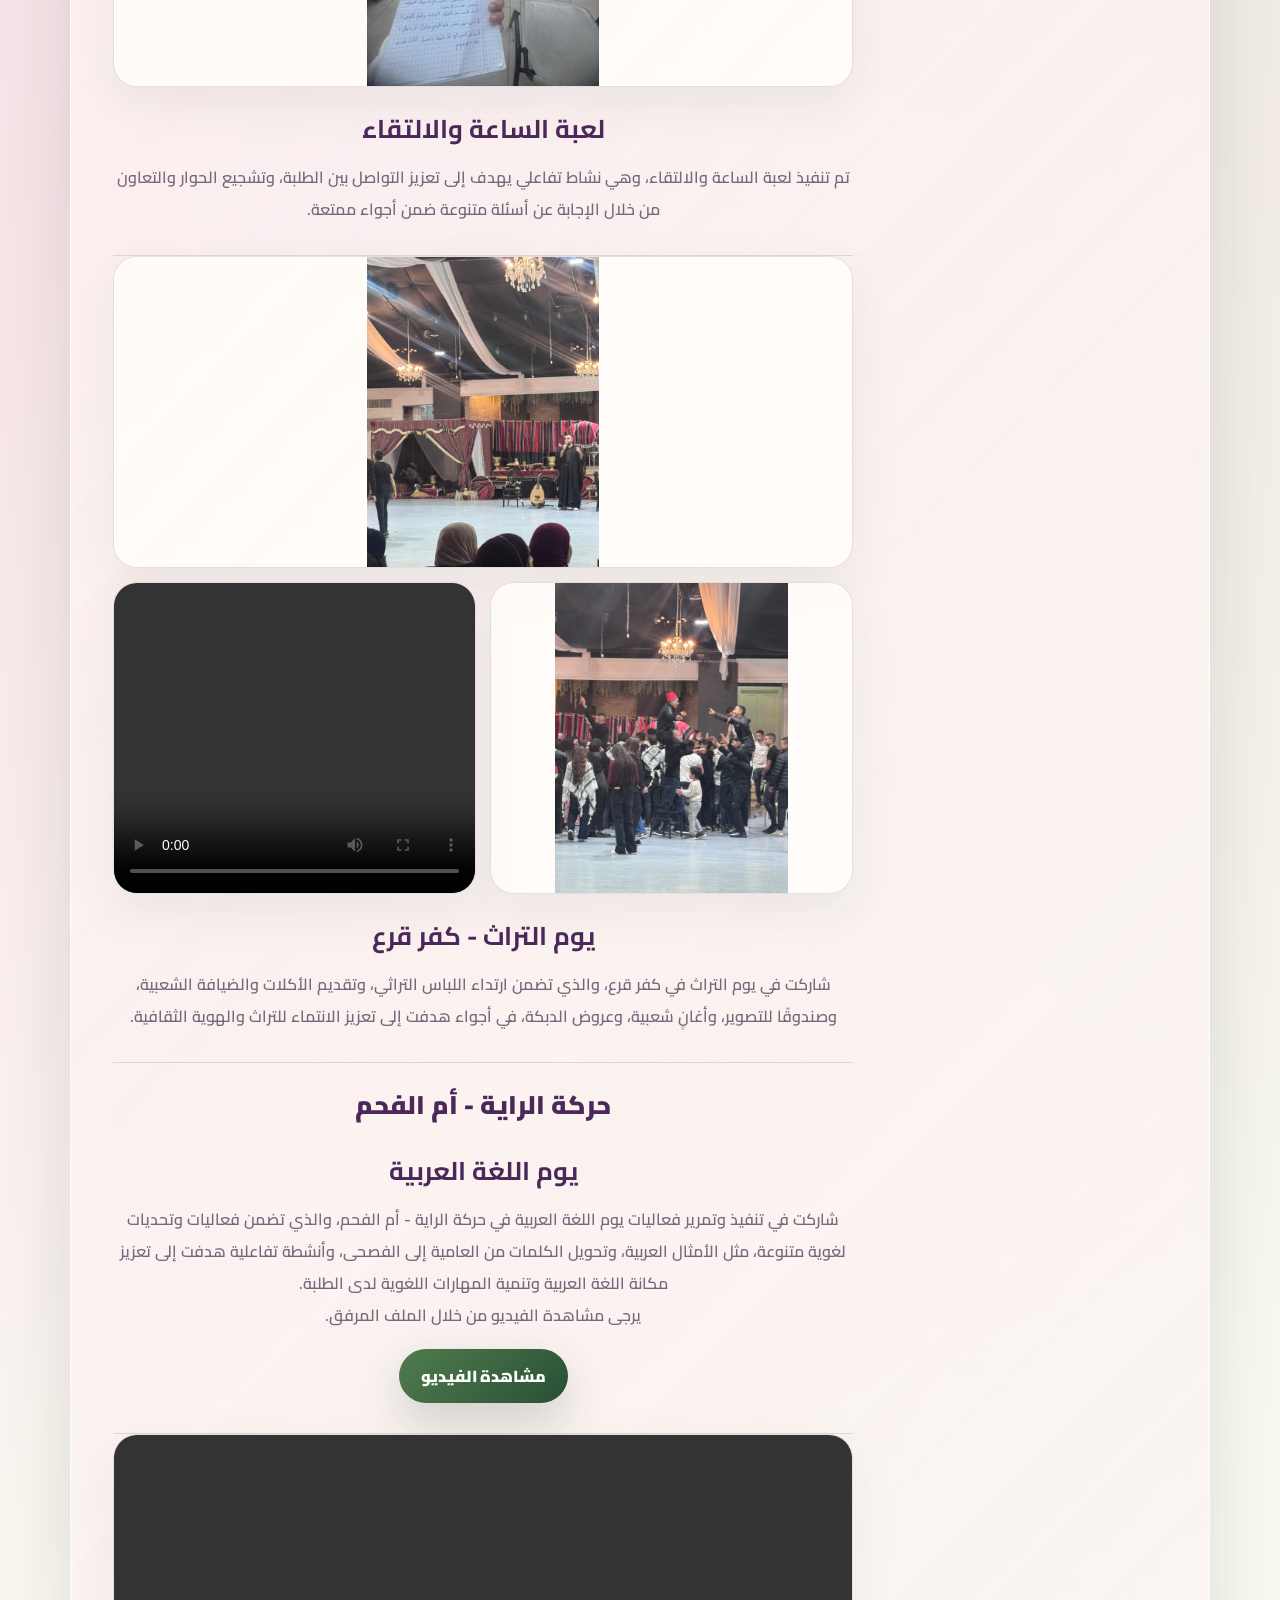
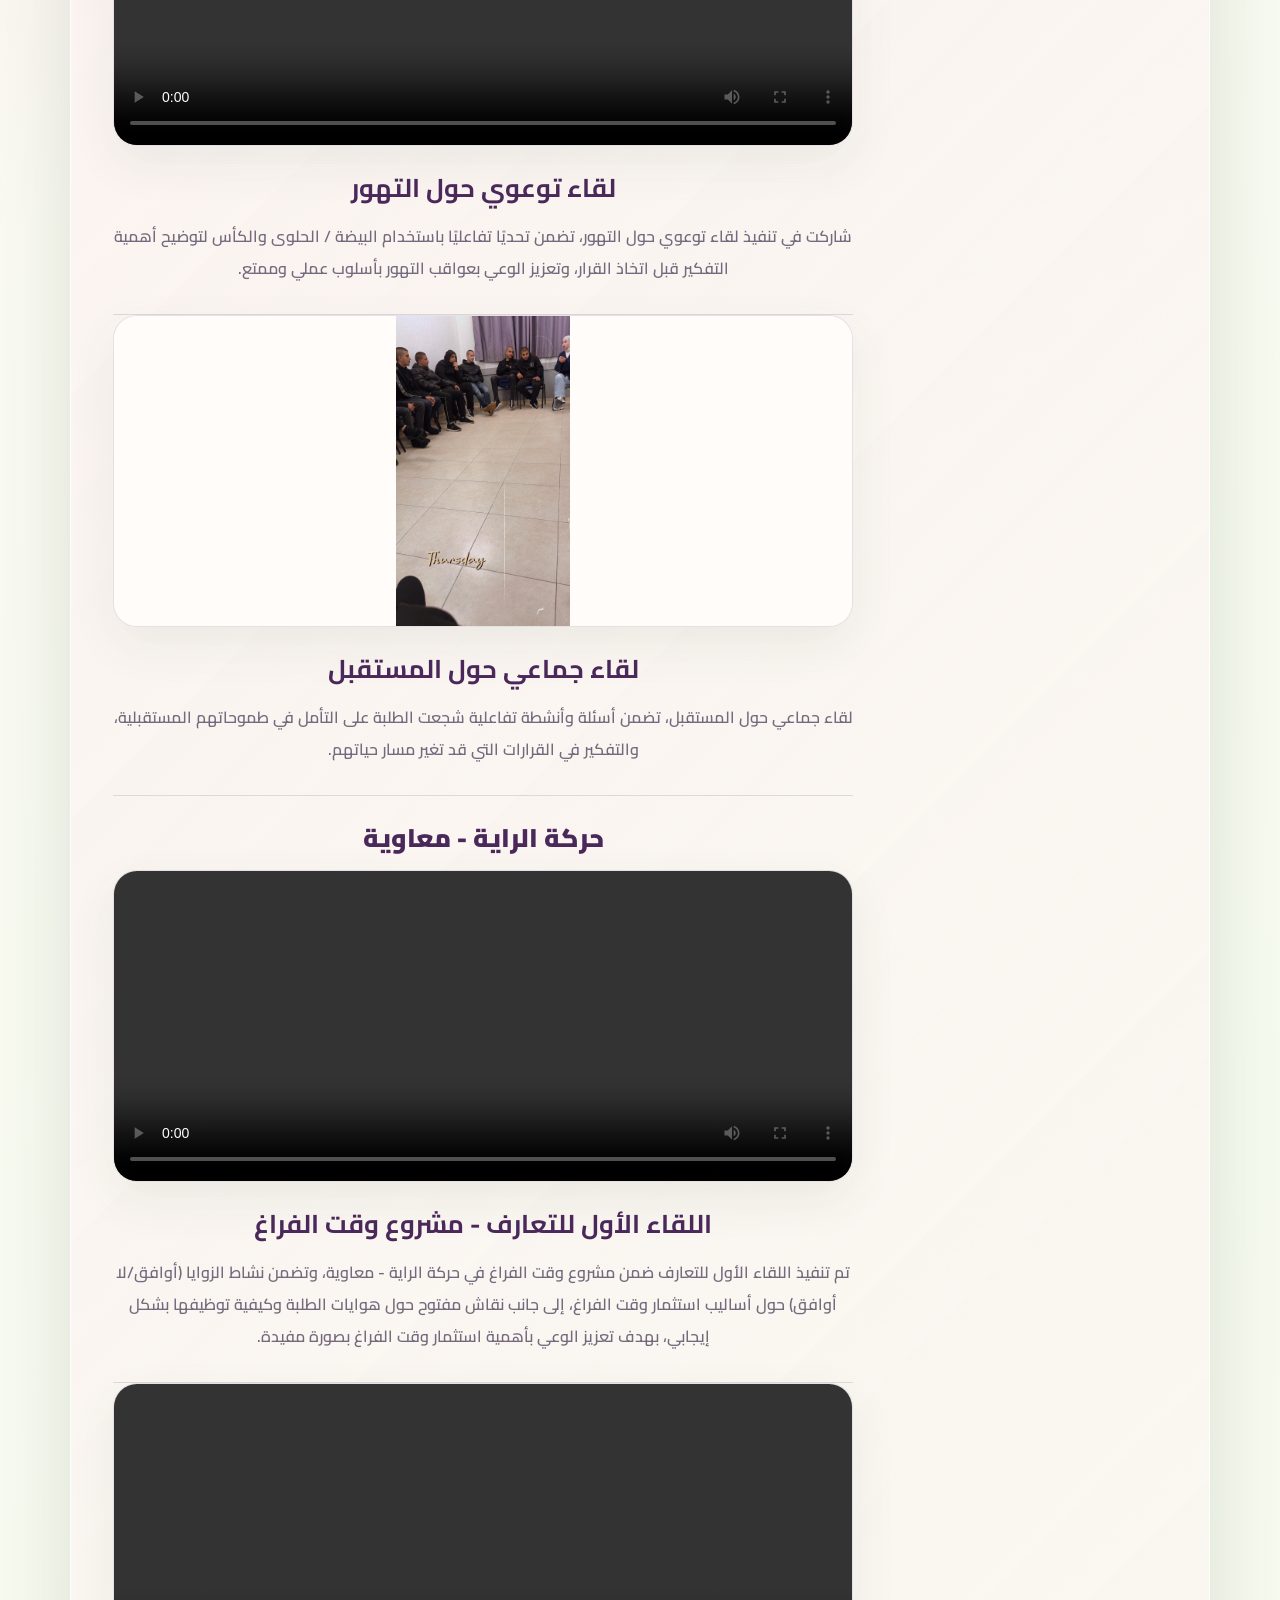
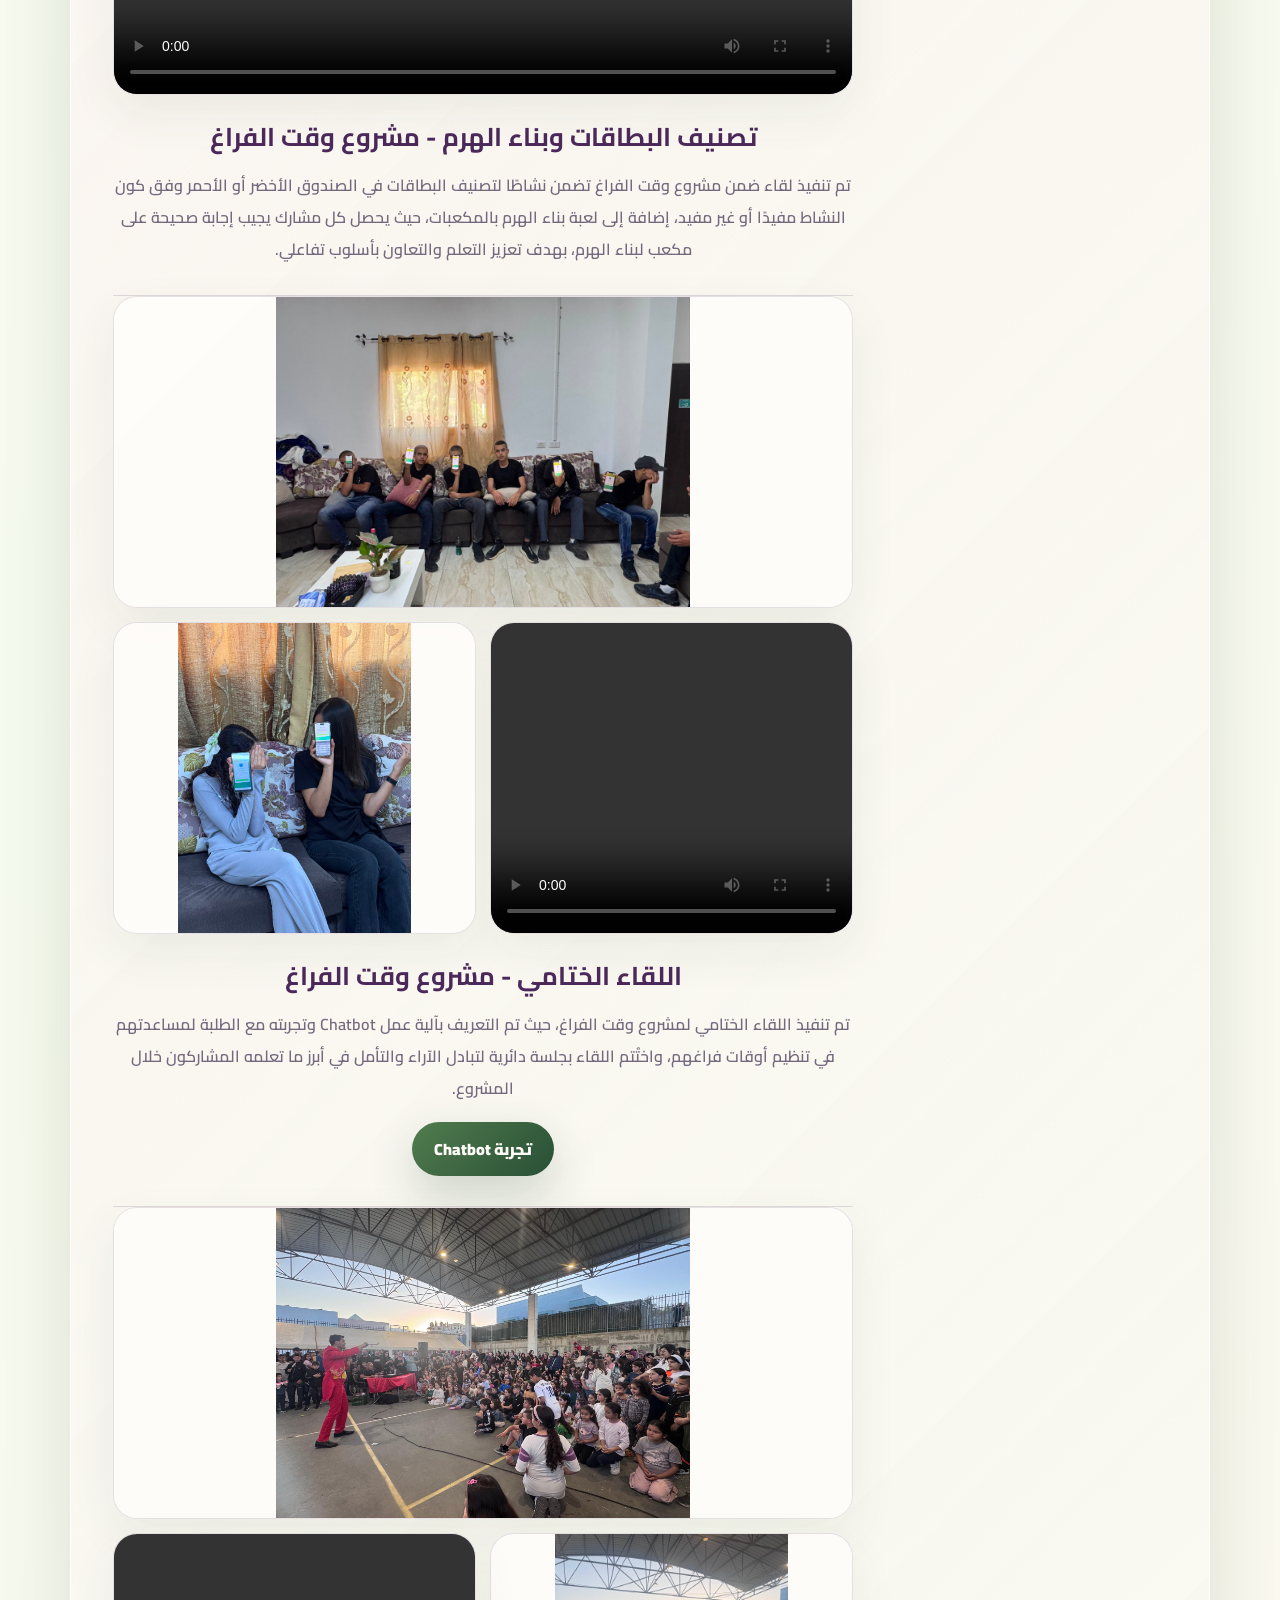
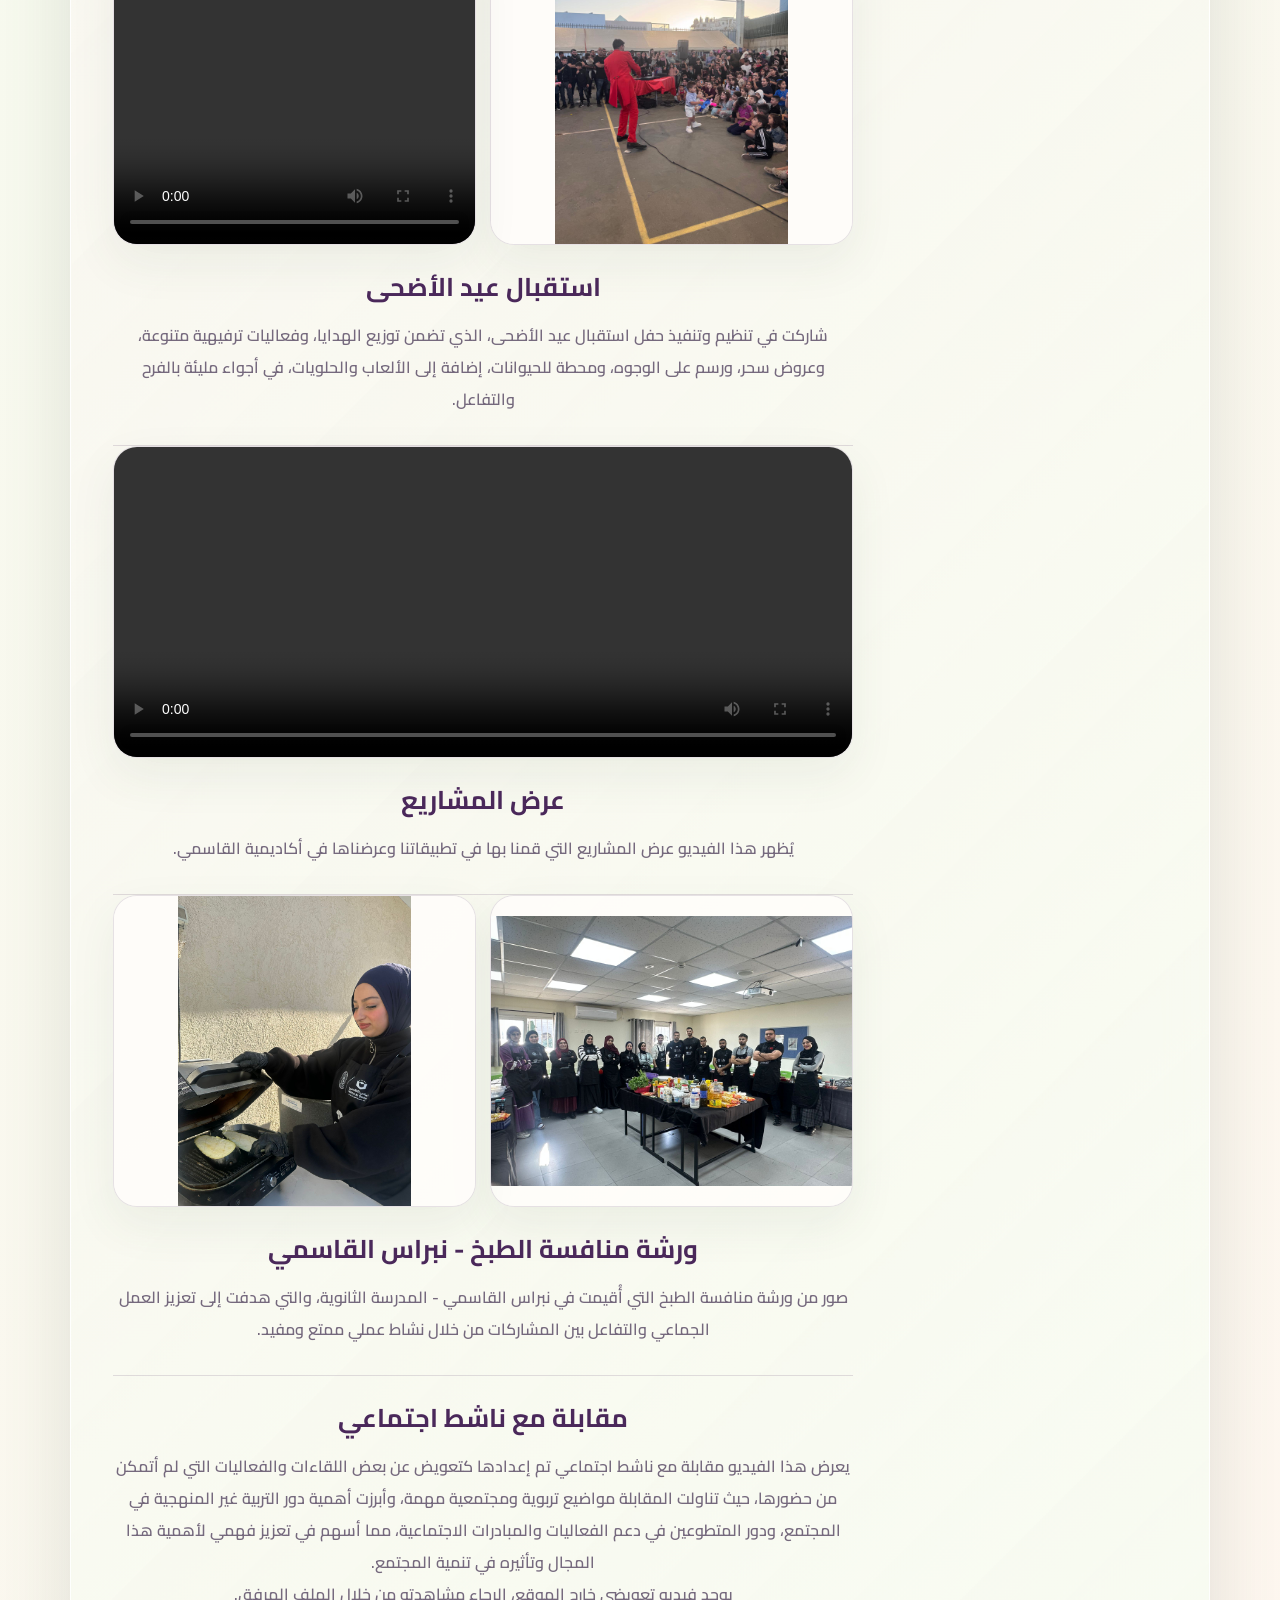
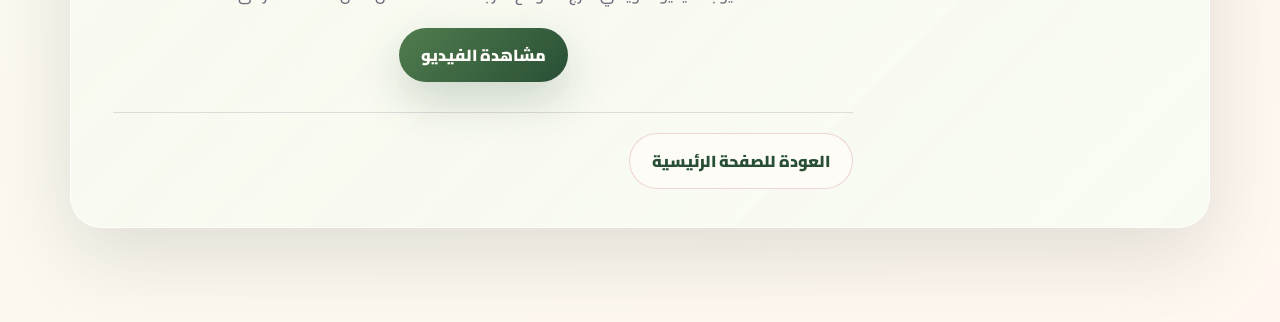
==== commit e318db2c: "Add files via upload" ====
--- a/projects.html
+++ b/projects.html
@@ -206,7 +206,7 @@
           <article class="project-photo project-photo--featured">
             <h2>مقابلة مع ناشط اجتماعي</h2>
             <p>يعرض هذا الفيديو مقابلة مع ناشط اجتماعي تم إعدادها كتعويض عن بعض اللقاءات والفعاليات التي لم أتمكن من حضورها، حيث تناولت المقابلة مواضيع تربوية ومجتمعية مهمة، وأبرزت أهمية دور التربية غير المنهجية في المجتمع، ودور المتطوعين في دعم الفعاليات والمبادرات الاجتماعية، مما أسهم في تعزيز فهمي لأهمية هذا المجال وتأثيره في تنمية المجتمع.</p>
-            <p>يوجد فيديو تعويضي، وهذا الفيديو خارج الموقع وتم تسليمه ضمن عرض باوربوينت، يرجى مشاهدته من خلال الملف المرفق.</p>
+            <p>يوجد فيديو تعويضي خارج الموقع، الرجاء مشاهدته من خلال الملف المرفق.</p>
             <a class="button button--primary project-link" href="persentations/remaa2.pptx" target="_blank" rel="noopener">مشاهدة الفيديو</a>
           </article>
         </section>
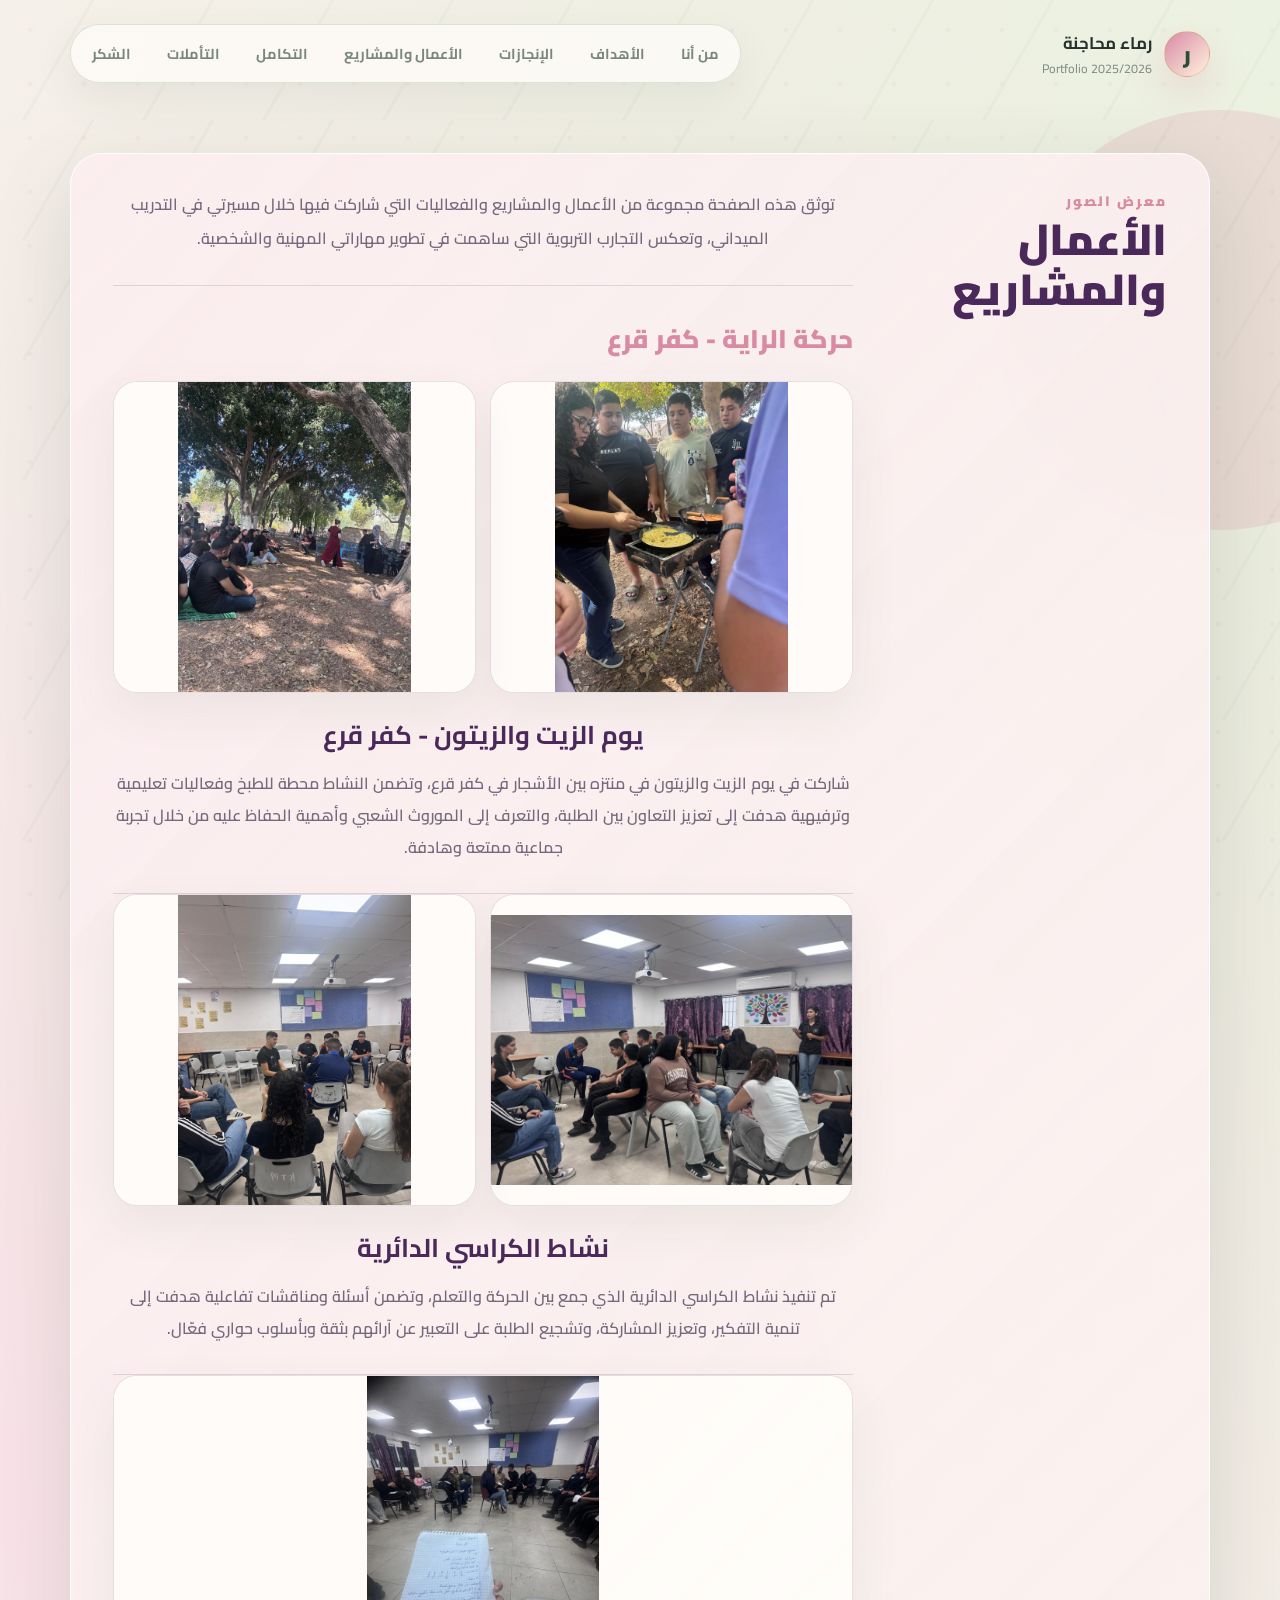
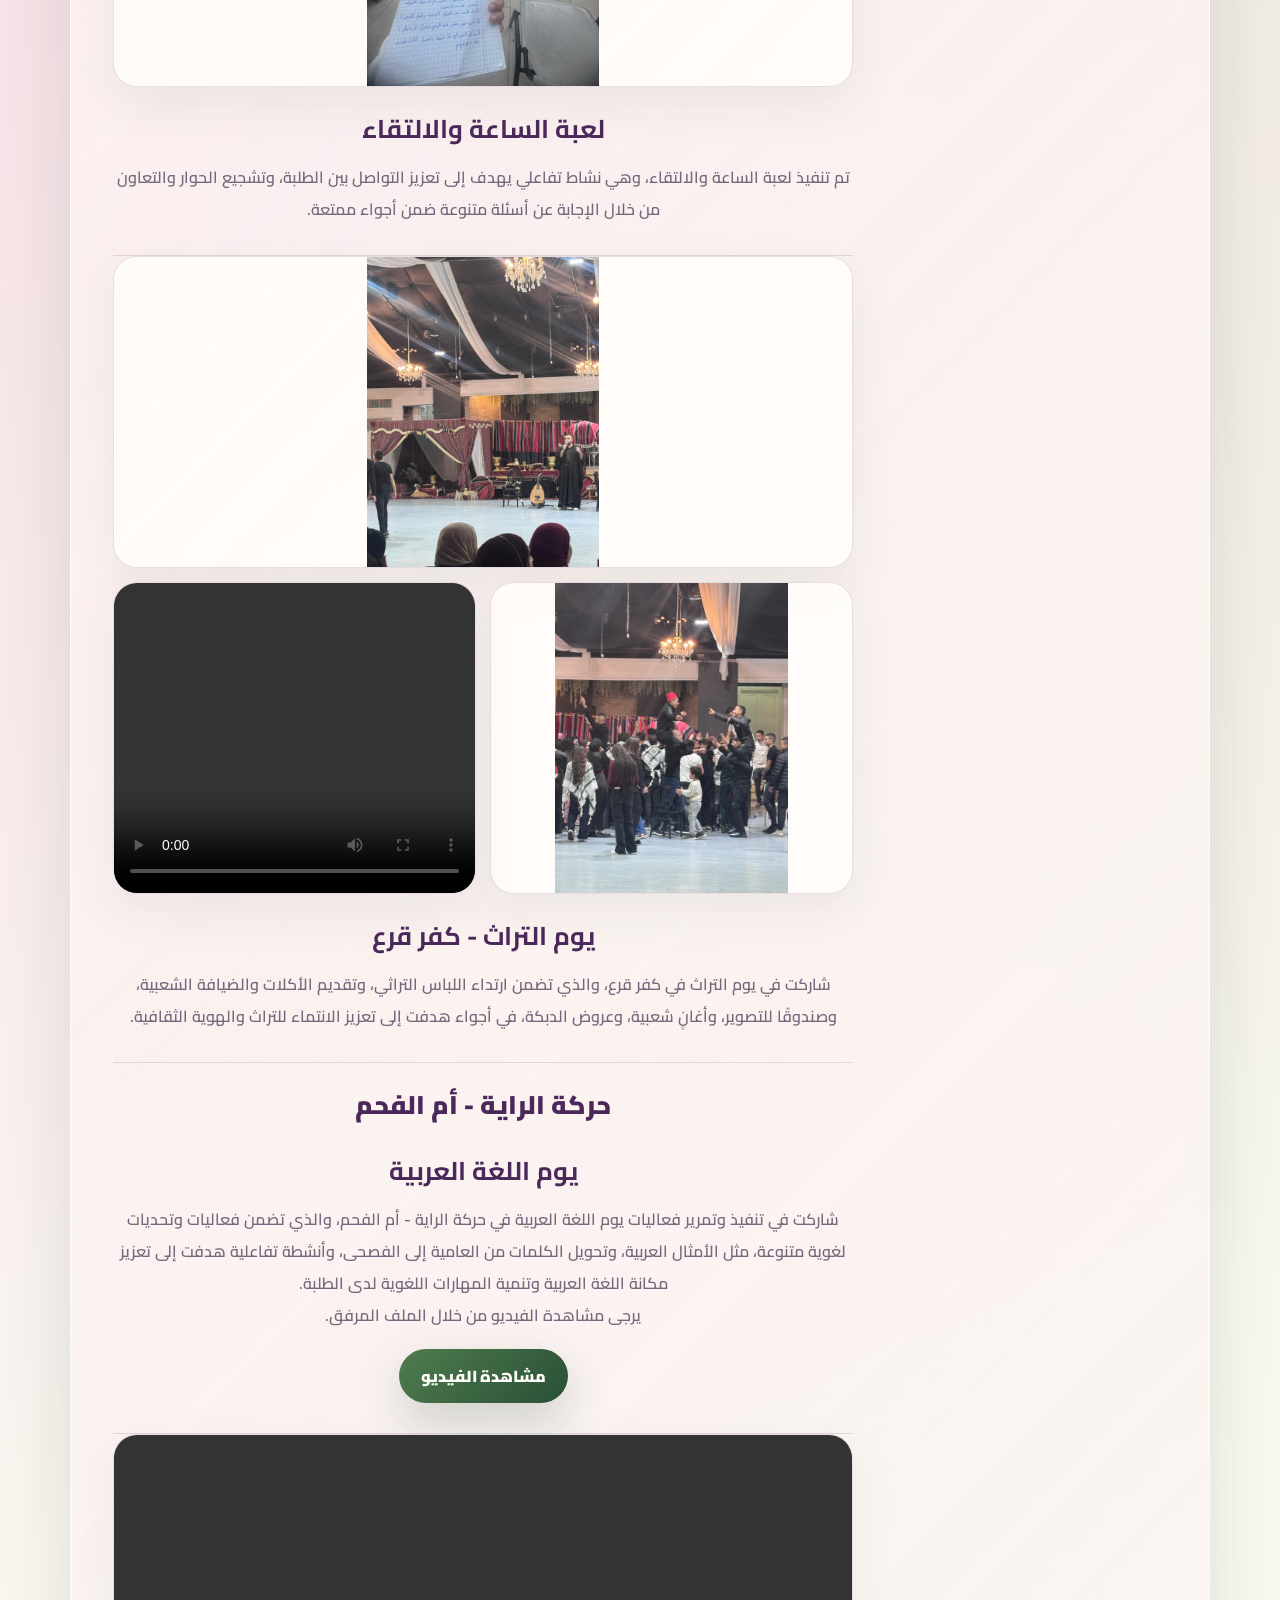
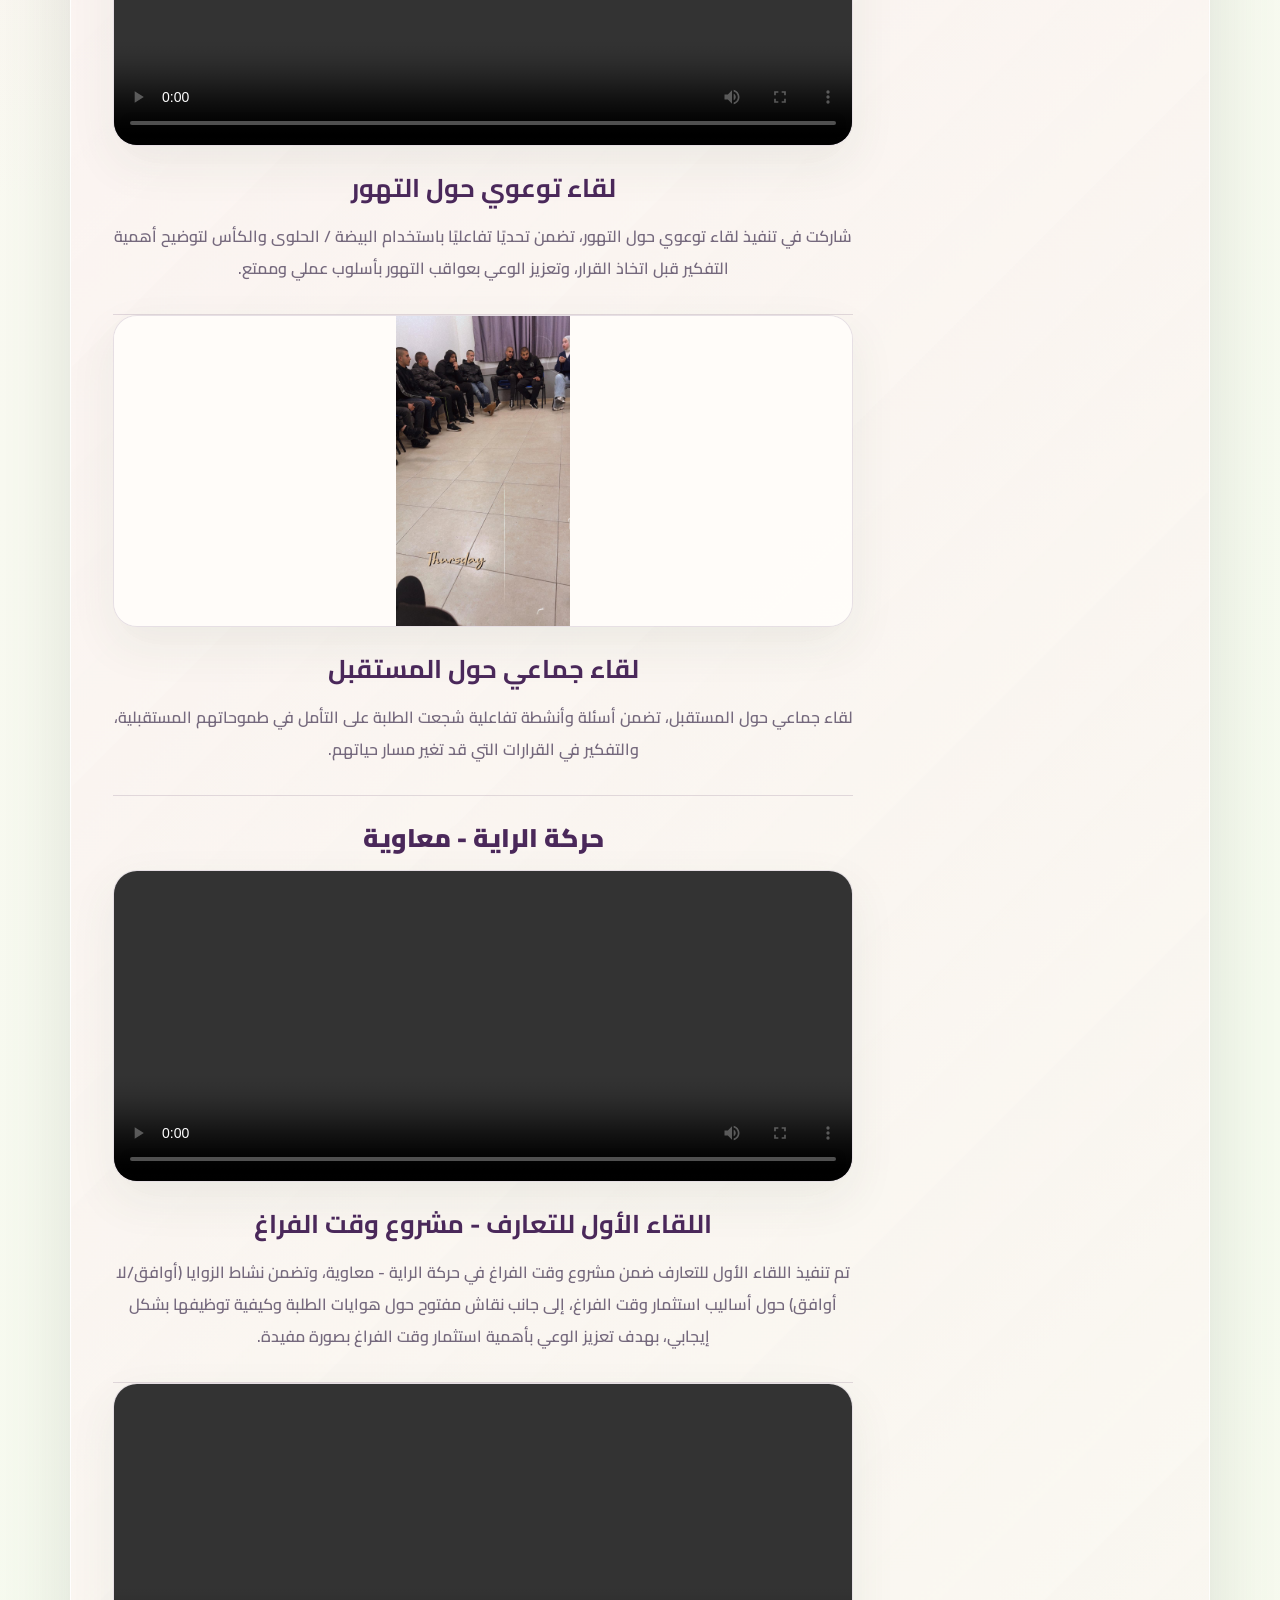
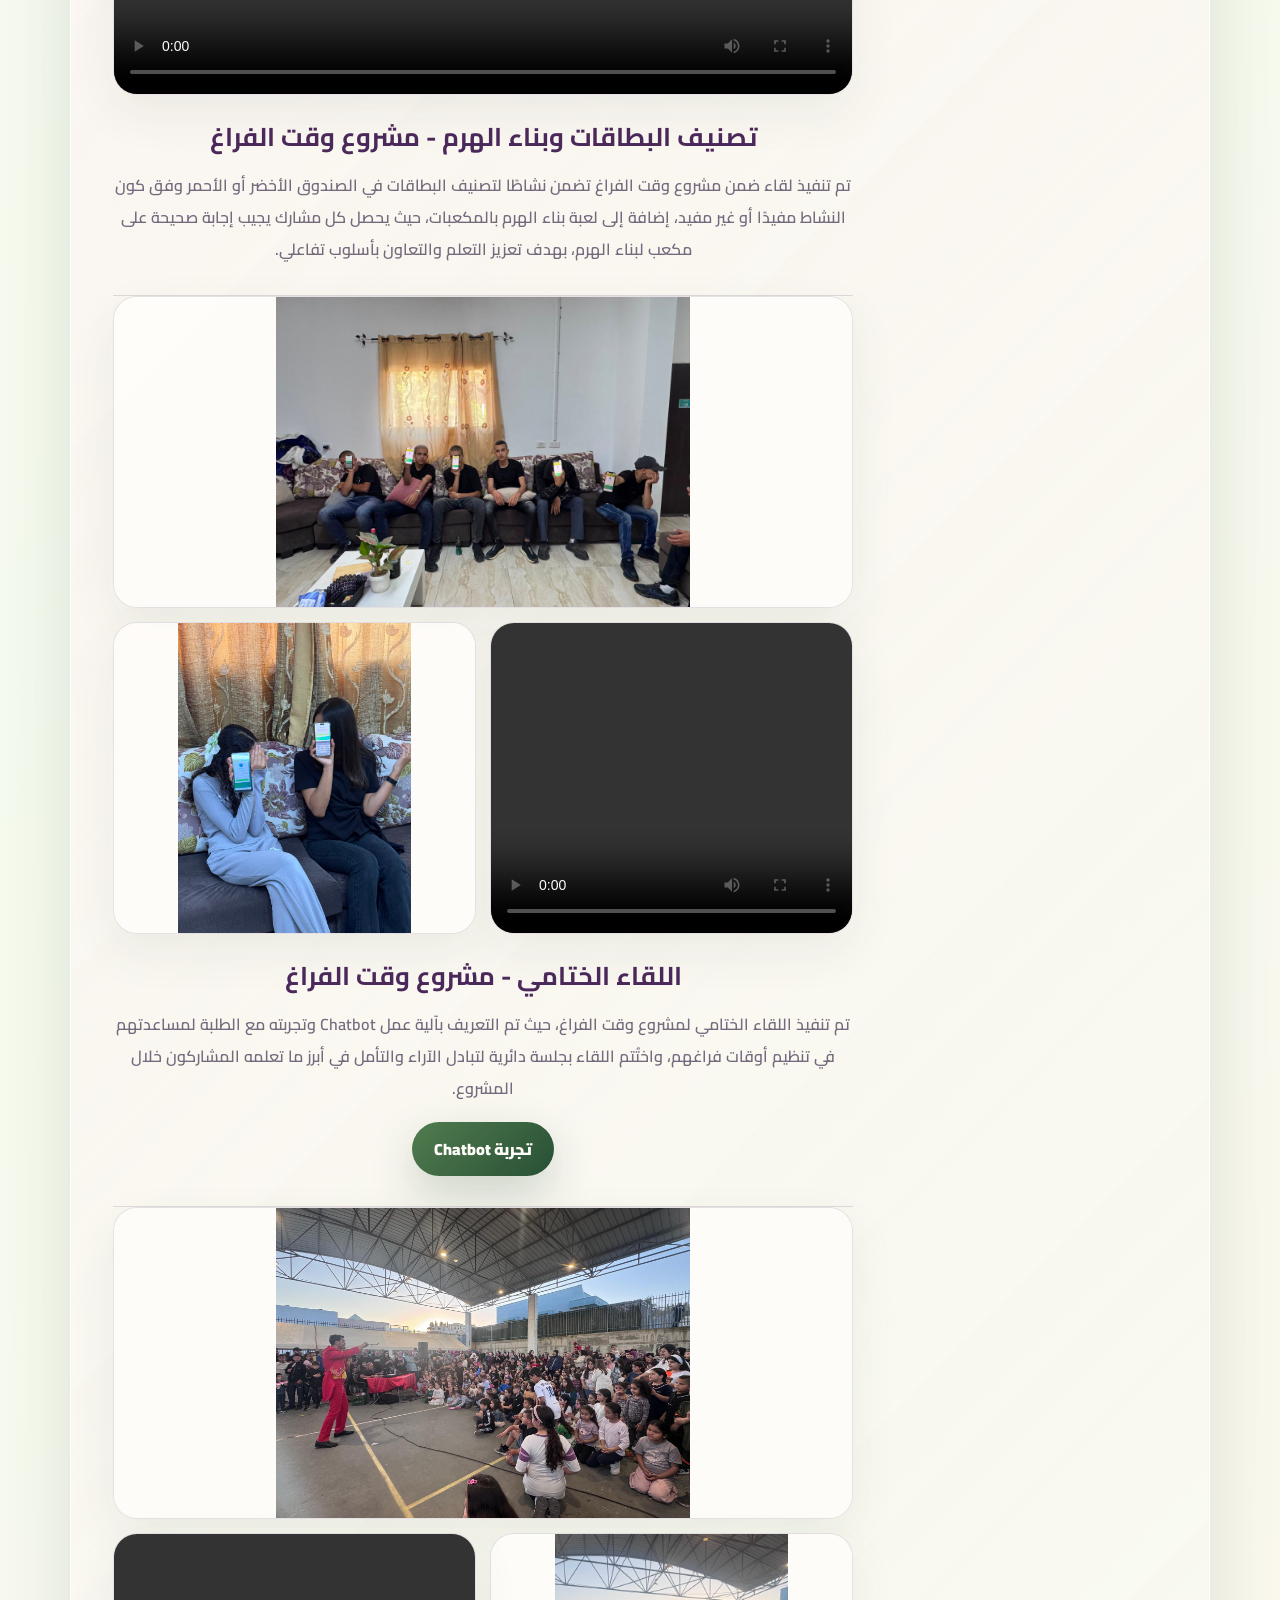
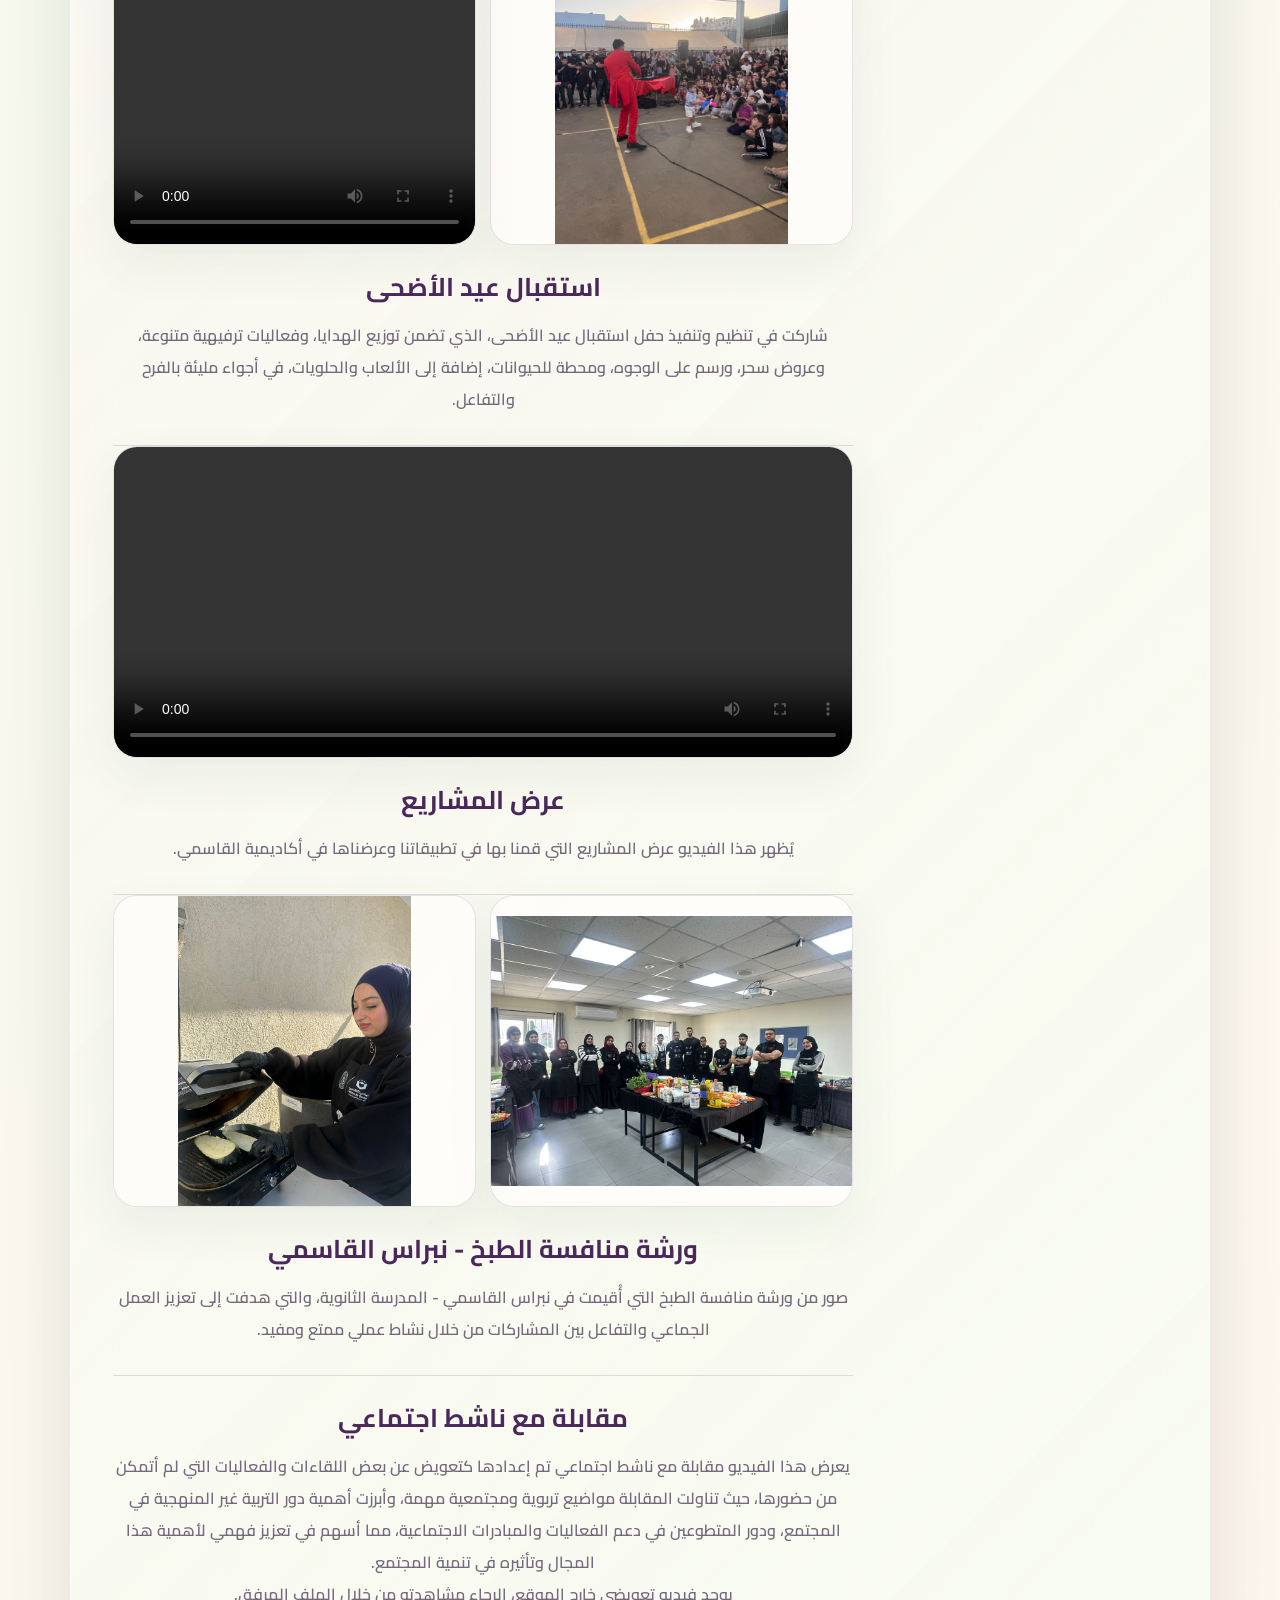
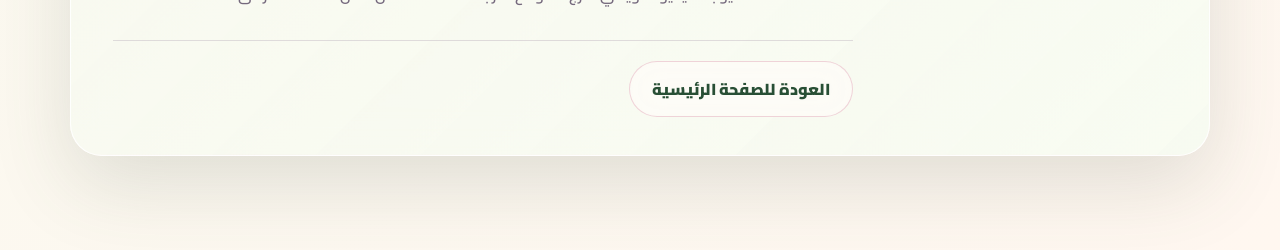
==== commit 34e36b6d: "Add files via upload" ====
--- a/projects.html
+++ b/projects.html
@@ -207,7 +207,6 @@
             <h2>مقابلة مع ناشط اجتماعي</h2>
             <p>يعرض هذا الفيديو مقابلة مع ناشط اجتماعي تم إعدادها كتعويض عن بعض اللقاءات والفعاليات التي لم أتمكن من حضورها، حيث تناولت المقابلة مواضيع تربوية ومجتمعية مهمة، وأبرزت أهمية دور التربية غير المنهجية في المجتمع، ودور المتطوعين في دعم الفعاليات والمبادرات الاجتماعية، مما أسهم في تعزيز فهمي لأهمية هذا المجال وتأثيره في تنمية المجتمع.</p>
             <p>يوجد فيديو تعويضي خارج الموقع، الرجاء مشاهدته من خلال الملف المرفق.</p>
-            <a class="button button--primary project-link" href="persentations/remaa2.pptx" target="_blank" rel="noopener">مشاهدة الفيديو</a>
           </article>
         </section>
 
